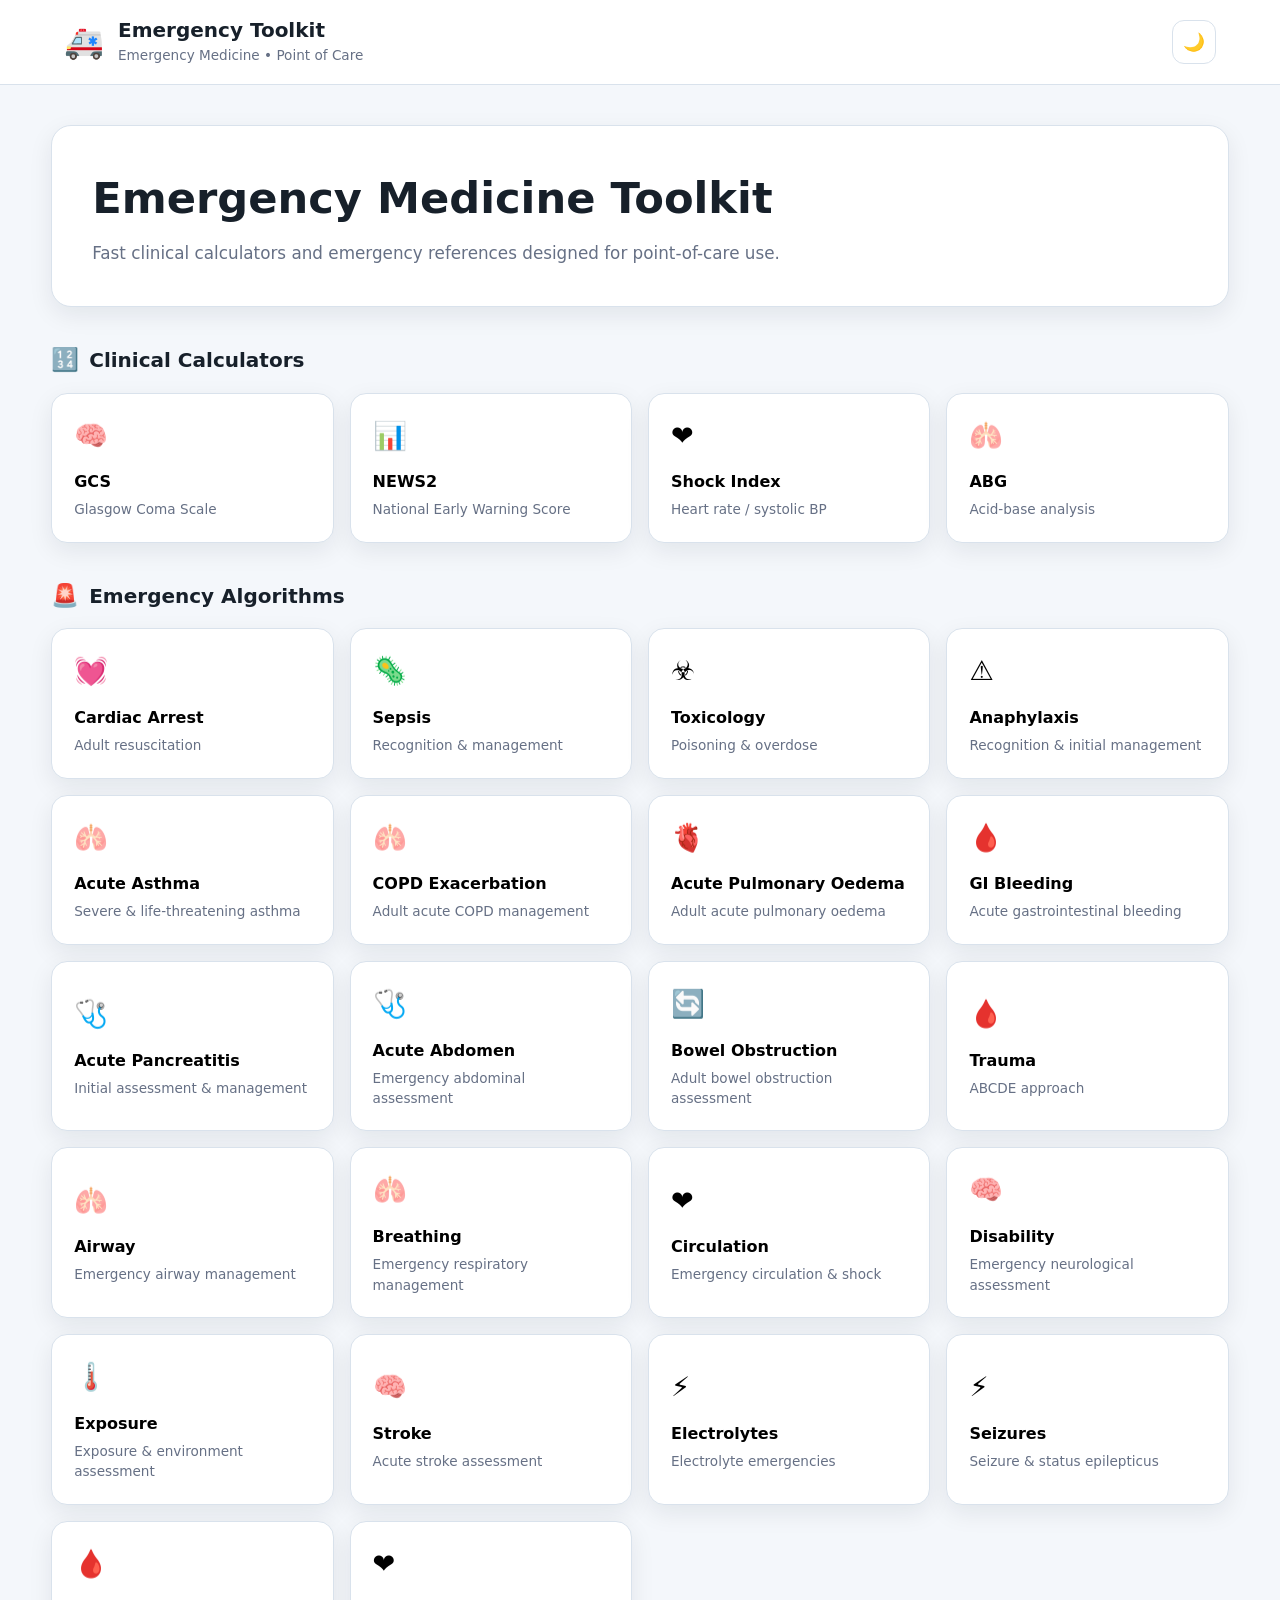
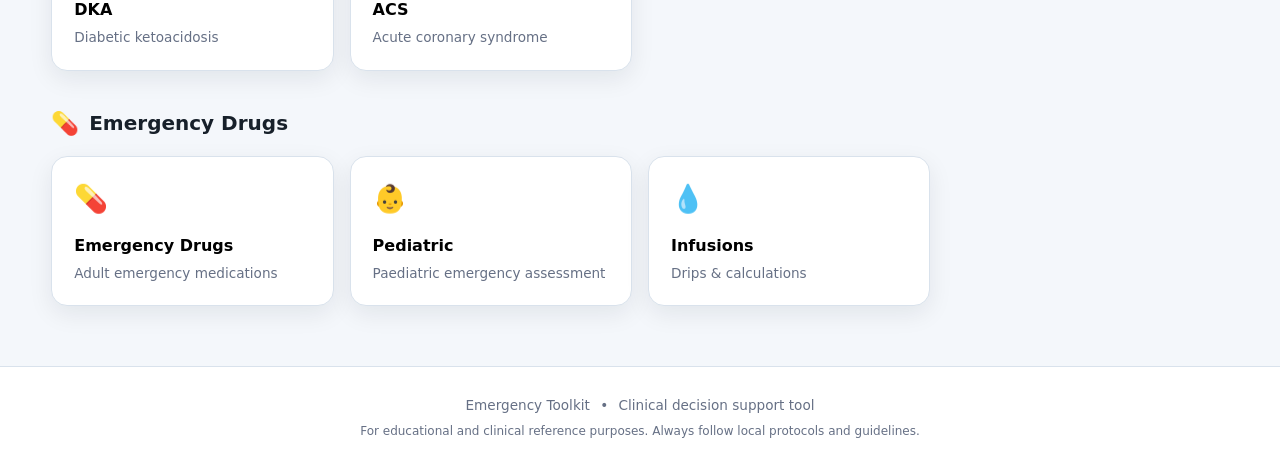
==== index.html @ 0dd9717a "feat(ui): improve mobile usability and accessibility" ====
<!DOCTYPE html>
<html lang="en">
<head>
    <meta charset="UTF-8">
    <meta name="viewport" content="width=device-width, initial-scale=1.0">

    <title>Emergency Toolkit</title>

    <link rel="stylesheet" href="css/style.css">
</head>

<body>

    <header class="topbar">
        <div class="brand">
            <span class="brand-icon">🚑</span>
            <div>
                <h1>Emergency Toolkit</h1>
                <p>Emergency Medicine • Point of Care</p>
            </div>
        </div>

        <button id="themeToggle" class="theme-button" aria-label="Dark theme" aria-pressed="false">
            🌙
        </button>
    </header>


    <main class="container">

        <section class="hero">
            <h2>Emergency Medicine Toolkit</h2>

            <p>
                Fast clinical calculators and emergency references
                designed for point-of-care use.
            </p>
        </section>


        <section class="section">

            <div class="section-title">
                <span>🔢</span>
                <h2>Clinical Calculators</h2>
            </div>

            <div class="card-grid">

                <button class="tool-card">
                    <span class="tool-icon">🧠</span>
                    <strong>GCS</strong>
                    <small>Glasgow Coma Scale</small>
                </button>

                <button class="tool-card">
                    <span class="tool-icon">📊</span>
                    <strong>NEWS2</strong>
                    <small>National Early Warning Score</small>
                </button>

                <button class="tool-card">
                    <span class="tool-icon">❤️</span>
                    <strong>Shock Index</strong>
                    <small>Heart rate / systolic BP</small>
                </button>

                <button class="tool-card">
                    <span class="tool-icon">🫁</span>
                    <strong>ABG</strong>
                    <small>Acid-base analysis</small>
                </button>

            </div>

        </section>


<section class="section">

    <div class="section-title">
        <span>🚨</span>
        <h2>Emergency Algorithms</h2>
    </div>

    <div class="card-grid">

        <button class="tool-card" onclick="openCardiacArrest()">
            <span class="tool-icon">💓</span>
            <strong>Cardiac Arrest</strong>
            <small>Adult resuscitation</small>
        </button>

<button class="tool-card" onclick="openSepsis()">
    <span class="tool-icon">🦠</span>
    <strong>Sepsis</strong>
    <small>Recognition &amp; management</small>
</button>

<button class="tool-card" onclick="openToxicology()">
    <span class="tool-icon">☣️</span>
    <strong>Toxicology</strong>
    <small>Poisoning &amp; overdose</small>
</button>

<button class="tool-card" onclick="openAnaphylaxis()">
    <span class="tool-icon">⚠️</span>
    <strong>Anaphylaxis</strong>
    <small>Recognition &amp; initial management</small>
</button>

<button class="tool-card" onclick="openAsthma()">
    <span class="tool-icon">🫁</span>
    <strong>Acute Asthma</strong>
    <small>Severe &amp; life-threatening asthma</small>
</button>

<button class="tool-card" onclick="openCOPD()">
    <span class="tool-icon">🫁</span>
    <strong>COPD Exacerbation</strong>
    <small>Adult acute COPD management</small>
</button>

<button class="tool-card" onclick="openPulmonaryOedema()">
    <span class="tool-icon">🫀</span>
    <strong>Acute Pulmonary Oedema</strong>
    <small>Adult acute pulmonary oedema</small>
</button>

<button class="tool-card" onclick="openGIBleeding()">
    <span class="tool-icon">🩸</span>
    <strong>GI Bleeding</strong>
    <small>Acute gastrointestinal bleeding</small>
</button>

<button class="tool-card" onclick="openPancreatitis()">
    <span class="tool-icon">🩺</span>
    <strong>Acute Pancreatitis</strong>
    <small>Initial assessment &amp; management</small>
</button>

<button class="tool-card" onclick="openAcuteAbdomen()">
    <span class="tool-icon">🩺</span>
    <strong>Acute Abdomen</strong>
    <small>Emergency abdominal assessment</small>
</button>

<button class="tool-card" onclick="openBowelObstruction()">
    <span class="tool-icon">🔄</span>
    <strong>Bowel Obstruction</strong>
    <small>Adult bowel obstruction assessment</small>
</button>

        <button class="tool-card" onclick="openTrauma()">
    <span class="tool-icon">🩸</span>
    <strong>Trauma</strong>
    <small>ABCDE approach</small>
</button>

        <button class="tool-card" onclick="openAirway()">
    <span class="tool-icon">🫁</span>
    <strong>Airway</strong>
    <small>Emergency airway management</small>
</button>

<button class="tool-card" onclick="openBreathing()">
    <span class="tool-icon">🫁</span>
    <strong>Breathing</strong>
    <small>Emergency respiratory management</small>
</button>

<button class="tool-card" onclick="openCirculation()">
    <span class="tool-icon">❤️</span>
    <strong>Circulation</strong>
    <small>Emergency circulation &amp; shock</small>
</button>

<button class="tool-card" onclick="openDisability()">
    <span class="tool-icon">🧠</span>
    <strong>Disability</strong>
    <small>Emergency neurological assessment</small>
</button>

<button class="tool-card" onclick="openExposure()">
    <span class="tool-icon">🌡️</span>
    <strong>Exposure</strong>
    <small>Exposure &amp; environment assessment</small>
</button>

<button class="tool-card" onclick="openStroke()">
    <span class="tool-icon">🧠</span>
    <strong>Stroke</strong>
    <small>Acute stroke assessment</small>
</button>

<button class="tool-card" onclick="openElectrolytes()">
    <span class="tool-icon">⚡</span>
    <strong>Electrolytes</strong>
    <small>Electrolyte emergencies</small>
</button>

<button class="tool-card" onclick="openSeizures()">
    <span class="tool-icon">⚡</span>
    <strong>Seizures</strong>
    <small>Seizure &amp; status epilepticus</small>
</button>

<button class="tool-card" onclick="openDKA()">
    <span class="tool-icon">🩸</span>
    <strong>DKA</strong>
    <small>Diabetic ketoacidosis</small>
</button>

<button class="tool-card" onclick="openACS()">
    <span class="tool-icon">❤️</span>
    <strong>ACS</strong>
    <small>Acute coronary syndrome</small>
</button>

    </div>

</section>


        <section class="section">

            <div class="section-title">
                <span>💊</span>
                <h2>Emergency Drugs</h2>
            </div>

            <div class="card-grid">

                <button class="tool-card" onclick="openEmergencyDrugs()">
    <span class="tool-icon">💊</span>
    <strong>Emergency Drugs</strong>
    <small>Adult emergency medications</small>
</button>

                <button class="tool-card" onclick="openPaediatric()">
    <span class="tool-icon">👶</span>
    <strong>Pediatric</strong>
    <small>Paediatric emergency assessment</small>
</button>

                <button class="tool-card" onclick="openInfusionsCalculator()">
    <span class="tool-icon">💧</span>
    <strong>Infusions</strong>
    <small>Drips &amp; calculations</small>
</button>

            </div>

        </section>

    </main>


    <footer>
        <p>
            Emergency Toolkit
            <span>•</span>
            Clinical decision support tool
        </p>

        <p class="disclaimer">
            For educational and clinical reference purposes.
            Always follow local protocols and guidelines.
        </p>
    </footer>


<script src="js/calculators/news2.js"></script>
<script src="js/calculators/shock-index.js"></script>
<script src="js/calculators/acid-base.js"></script>
<script src="js/calculators/gcs.js"></script>

<script src="js/algorithms/cardiac-arrest.js"></script>
<script src="js/algorithms/sepsis.js"></script>
<script src="js/algorithms/toxicology.js"></script>
<script src="js/algorithms/anaphylaxis.js"></script>
<script src="js/algorithms/asthma.js"></script>
<script src="js/algorithms/copd.js"></script>
<script src="js/algorithms/pulmonary-oedema.js"></script>
<script src="js/algorithms/gi-bleeding.js"></script>
<script src="js/algorithms/pancreatitis.js"></script>
<script src="js/algorithms/acute-abdomen.js"></script>
<script src="js/algorithms/bowel-obstruction.js"></script>
<script src="js/algorithms/trauma.js"></script>
<script src="js/algorithms/airway.js"></script>
<script src="js/algorithms/breathing.js"></script>
<script src="js/algorithms/circulation.js"></script>
<script src="js/algorithms/disability.js"></script>
<script src="js/algorithms/exposure.js"></script>
<script src="js/algorithms/stroke.js"></script>
<script src="js/algorithms/electrolytes.js"></script>
<script src="js/algorithms/seizures.js"></script>
<script src="js/algorithms/dka.js"></script>
<script src="js/algorithms/acs.js"></script>
<script src="js/algorithms/emergency-drugs.js"></script>
<script src="js/algorithms/paediatric.js"></script>
<script src="js/calculators/infusions.js"></script>

<script src="js/app.js"></script>

</body>
</html>
---- css/style.css ----
:root {
    --bg: #f4f7fb;
    --surface: #ffffff;
    --surface-soft: #eef3f8;
    --text: #17202a;
    --muted: #667085;
    --border: #d9e2ec;
    --accent: #c62828;
    --accent-dark: #8e1b1b;
    --shadow: 0 8px 24px rgba(15, 23, 42, 0.08);
}

* {
    box-sizing: border-box;
    margin: 0;
    padding: 0;
}

body {
    font-family:
        Inter,
        system-ui,
        -apple-system,
        BlinkMacSystemFont,
        "Segoe UI",
        sans-serif;

    background: var(--bg);
    color: var(--text);
    min-height: 100vh;
    line-height: 1.5;
}

button {
    font: inherit;
}

.topbar {
    background: var(--surface);
    border-bottom: 1px solid var(--border);
    padding: 18px 5%;
    display: flex;
    align-items: center;
    justify-content: space-between;
    position: sticky;
    top: 0;
    z-index: 10;
}

.brand {
    display: flex;
    align-items: center;
    gap: 14px;
}

.brand-icon {
    font-size: 2rem;
}

.brand h1 {
    font-size: 1.25rem;
    line-height: 1.2;
}

.brand p {
    color: var(--muted);
    font-size: 0.85rem;
    margin-top: 3px;
}

.theme-button {
    width: 42px;
    height: 42px;
    border: 1px solid var(--border);
    border-radius: 12px;
    background: var(--surface);
    cursor: pointer;
    font-size: 1.1rem;
}

.theme-button:hover {
    background: var(--surface-soft);
}

.container {
    width: min(1200px, 92%);
    margin: 0 auto;
    padding: 40px 0 60px;
}

.hero {
    background: var(--surface);
    border: 1px solid var(--border);
    border-radius: 20px;
    padding: 40px;
    margin-bottom: 32px;
    box-shadow: var(--shadow);
}

.hero h2 {
    font-size: clamp(1.8rem, 4vw, 2.7rem);
    margin-bottom: 10px;
}

.hero p {
    max-width: 700px;
    color: var(--muted);
    font-size: 1.05rem;
}

.section {
    margin-top: 36px;
}

.section-title {
    display: flex;
    align-items: center;
    gap: 10px;
    margin-bottom: 16px;
}

.section-title span {
    font-size: 1.4rem;
}

.section-title h2 {
    font-size: 1.25rem;
}

.card-grid {
    display: grid;
    grid-template-columns: repeat(4, 1fr);
    gap: 16px;
}

.tool-card {
    text-align: left;
    border: 1px solid var(--border);
    border-radius: 16px;
    background: var(--surface);
    padding: 22px;
    min-height: 145px;
    cursor: pointer;
    box-shadow: var(--shadow);
    transition:
        transform 0.2s ease,
        border-color 0.2s ease,
        box-shadow 0.2s ease;
}

.tool-card:hover {
    transform: translateY(-3px);
    border-color: var(--accent);
    box-shadow: 0 12px 28px rgba(15, 23, 42, 0.12);
}

.tool-icon {
    display: block;
    font-size: 1.7rem;
    margin-bottom: 14px;
}

.tool-card strong {
    display: block;
    font-size: 1rem;
    margin-bottom: 5px;
}

.tool-card small {
    display: block;
    color: var(--muted);
    font-size: 0.85rem;
}

footer {
    border-top: 1px solid var(--border);
    background: var(--surface);
    text-align: center;
    padding: 28px 5%;
    color: var(--muted);
    font-size: 0.85rem;
}

footer span {
    margin: 0 6px;
}

.disclaimer {
    margin-top: 6px;
    font-size: 0.75rem;
}

@media (max-width: 900px) {
    .card-grid {
        grid-template-columns: repeat(2, 1fr);
    }
}

@media (max-width: 600px) {
    .topbar {
        padding: 14px 4%;
    }

    .container {
        width: 94%;
        padding-top: 25px;
    }

    .hero {
        padding: 26px;
    }

    .card-grid {
        grid-template-columns: 1fr;
    }

    .tool-card {
        min-height: 120px;
    }
}/* =========================
   GCS Calculator
   ========================= */

.calculator-modal {
    position: fixed;
    inset: 0;
    background: rgba(0, 0, 0, 0.65);
    display: flex;
    align-items: center;
    justify-content: center;
    z-index: 9999;
    padding: 20px;
}

.calculator-panel {
    width: min(650px, 100%);
    max-height: 90vh;
    overflow-y: auto;
    background: white;
    border-radius: 18px;
    padding: 24px;
    box-shadow: 0 20px 60px rgba(0, 0, 0, 0.3);
}

.calculator-header {
    display: flex;
    justify-content: space-between;
    align-items: flex-start;
    margin-bottom: 20px;
}

.calculator-header h2 {
    margin: 0;
    font-size: 24px;
}

.calculator-header p {
    margin: 5px 0 0;
    color: #64748b;
}

.close-calculator {
    border: none;
    background: transparent;
    font-size: 30px;
    cursor: pointer;
    color: #64748b;
}

.gcs-section {
    margin-bottom: 20px;
}

.gcs-section h3 {
    margin-bottom: 10px;
    font-size: 17px;
}

.gcs-section label {
    display: flex;
    align-items: center;
    gap: 10px;
    padding: 10px 12px;
    margin-bottom: 6px;
    border: 1px solid #e2e8f0;
    border-radius: 10px;
    cursor: pointer;
}

.gcs-section label:hover {
    background: #f8fafc;
}

.gcs-section input {
    accent-color: #2563eb;
}

.gcs-result {
    text-align: center;
    padding: 20px;
    margin: 20px 0;
    background: #f1f5f9;
    border-radius: 14px;
}

.gcs-score {
    font-size: 36px;
    font-weight: 700;
}

.gcs-interpretation {
    margin-top: 8px;
    color: #475569;
}

.calculator-actions {
    display: flex;
    gap: 10px;
}

.calculator-actions button {
    flex: 1;
    padding: 12px;
    border-radius: 10px;
    border: none;
    cursor: pointer;
    font-size: 15px;
}

.calculate-button {
    background: #2563eb;
    color: white;
}

.reset-button {
    background: #e2e8f0;
    color: #1e293b;
}

.calculate-button:hover {
    background: #1d4ed8;
}
/* ================================
   NEWS2 Calculator
   ================================ */

.news2-overlay {
    position: fixed;
    inset: 0;

    z-index: 9999;

    background: rgba(0, 0, 0, 0.65);

    display: flex;
    align-items: center;
    justify-content: center;

    padding: 20px;
}

.news2-modal {
    width: min(650px, 100%);
    max-height: 90vh;

    overflow-y: auto;

    background: #ffffff;
    color: #17202a;

    border-radius: 18px;

    box-shadow:
        0 20px 60px rgba(0, 0, 0, 0.35);
}

.news2-header {
    display: flex;
    align-items: flex-start;
    justify-content: space-between;

    padding: 22px 24px;

    border-bottom: 1px solid #e2e8f0;
}

.news2-header h2 {
    margin: 0;

    font-size: 1.4rem;
}

.news2-header p {
    margin: 4px 0 0;

    color: #64748b;
}

.news2-close {
    width: 38px;
    height: 38px;

    border: none;
    border-radius: 50%;

    background: #eef2f7;

    color: #222;

    font-size: 24px;

    cursor: pointer;
}

.news2-body {
    padding: 24px;
}

.news2-field {
    margin-bottom: 18px;
}

.news2-field label {
    display: flex;
    justify-content: space-between;
    align-items: center;

    margin-bottom: 7px;

    font-weight: 600;
}

.news2-field label span {
    color: #64748b;

    font-weight: 400;

    font-size: 0.85rem;
}

.news2-field input,
.news2-field select {
    width: 100%;

    padding: 11px 12px;

    border: 1px solid #cbd5e1;

    border-radius: 9px;

    background: #ffffff;

    color: #17202a;

    font-size: 1rem;
}

.news2-field small {
    display: block;

    margin-top: 5px;

    color: #64748b;

    font-size: 0.78rem;
}

.news2-result {
    margin-top: 24px;

    padding: 22px;

    text-align: center;

    background: #f1f5f9;

    border-radius: 14px;
}

.news2-total-label {
    color: #64748b;

    font-size: 0.95rem;
}

.news2-total {
    margin: 5px 0;

    font-size: 3rem;

    font-weight: 700;
}

.news2-risk {
    font-weight: 600;
}

.news2-actions {
    display: flex;

    gap: 10px;

    margin-top: 20px;
}

.news2-actions button {
    flex: 1;

    padding: 12px;

    border: none;

    border-radius: 9px;

    cursor: pointer;

    font-weight: 600;
}

.news2-reset {
    background: #e2e8f0;

    color: #1e293b;
}

.news2-calculate {
    background: #2563eb;

    color: #ffffff;
}

.news2-calculate:hover {
    background: #1d4ed8;
}

@media (max-width: 600px) {

    .news2-overlay {
        padding: 10px;
    }

    .news2-body {
        padding: 18px;
    }

    .news2-header {
        padding: 18px;
    }
}
/* ================================
   Shock Index Calculator
   ================================ */

.shock-overlay {
    position: fixed;
    inset: 0;
    z-index: 9999;

    background: rgba(0, 0, 0, 0.65);

    display: flex;
    align-items: center;
    justify-content: center;

    padding: 20px;
}

.shock-modal {
    width: min(560px, 100%);
    max-height: 90vh;
    overflow-y: auto;

    background: #ffffff;
    color: #17202a;

    border-radius: 18px;

    box-shadow:
        0 20px 60px rgba(0, 0, 0, 0.35);
}

.shock-header {
    display: flex;
    justify-content: space-between;
    align-items: flex-start;

    padding: 22px 24px;

    border-bottom: 1px solid #e2e8f0;
}

.shock-header h2 {
    margin: 0;
}

.shock-header p {
    margin: 5px 0 0;
    color: #64748b;
}

.shock-close {
    width: 38px;
    height: 38px;

    border: none;
    border-radius: 50%;

    background: #eef2f7;

    font-size: 24px;
    cursor: pointer;
}

.shock-body {
    padding: 24px;
}

.shock-field {
    margin-bottom: 18px;
}

.shock-field label {
    display: flex;
    justify-content: space-between;

    margin-bottom: 7px;

    font-weight: 600;
}

.shock-field label span {
    color: #64748b;
    font-weight: 400;
}

.shock-field input {
    width: 100%;

    padding: 12px;

    border: 1px solid #cbd5e1;
    border-radius: 9px;

    font-size: 1rem;
}

.shock-result {
    margin-top: 24px;
    padding: 24px;

    text-align: center;

    background: #f1f5f9;

    border-radius: 14px;
}

.shock-total-label {
    color: #64748b;
}

.shock-total {
    margin: 5px 0;

    font-size: 3rem;
    font-weight: 700;
}

.shock-interpretation {
    font-weight: 600;
}

.shock-actions {
    display: flex;
    gap: 10px;

    margin-top: 20px;
}

.shock-actions button {
    flex: 1;

    padding: 12px;

    border: none;
    border-radius: 9px;

    cursor: pointer;

    font-weight: 600;
}

.shock-reset {
    background: #e2e8f0;
}

.shock-calculate {
    background: #2563eb;
    color: white;
}

.shock-note {
    margin-top: 18px;

    padding: 14px;

    background: #f8fafc;

    border-radius: 10px;

    color: #64748b;

    font-size: 0.85rem;
}

.shock-note p {
    margin: 5px 0 0;
}
/* ================================
   ABG Calculator
   ================================ */

.abg-overlay {
    position: fixed;
    inset: 0;
    z-index: 9999;

    background: rgba(0, 0, 0, 0.65);

    display: flex;
    align-items: center;
    justify-content: center;

    padding: 20px;
}

.abg-modal {
    width: min(700px, 100%);
    max-height: 90vh;
    overflow-y: auto;

    background: #ffffff;
    color: #17202a;

    border-radius: 18px;

    box-shadow:
        0 20px 60px rgba(0, 0, 0, 0.35);
}

.abg-header {
    display: flex;
    justify-content: space-between;
    align-items: flex-start;

    padding: 22px 24px;

    border-bottom: 1px solid #e2e8f0;
}

.abg-header h2 {
    margin: 0;
}

.abg-header p {
    margin: 5px 0 0;

    color: #64748b;
}

.abg-close {
    width: 38px;
    height: 38px;

    border: none;
    border-radius: 50%;

    background: #eef2f7;

    font-size: 24px;

    cursor: pointer;
}

.abg-body {
    padding: 24px;
}

.abg-grid {
    display: grid;

    grid-template-columns:
        repeat(2, minmax(0, 1fr));

    gap: 16px;
}

.abg-field {
    margin-bottom: 4px;
}

.abg-field label {
    display: flex;
    justify-content: space-between;

    margin-bottom: 7px;

    font-weight: 600;
}

.abg-field label span {
    color: #64748b;

    font-weight: 400;
}

.abg-field input {
    width: 100%;

    padding: 11px 12px;

    border: 1px solid #cbd5e1;

    border-radius: 9px;

    font-size: 1rem;
}

.abg-result {
    margin-top: 24px;

    border-radius: 14px;

    background: #f1f5f9;

    padding: 20px;
}

.abg-result-row {
    display: flex;
    justify-content: space-between;

    gap: 20px;

    padding: 10px 0;

    border-bottom: 1px solid #dbe3eb;
}

.abg-result-row:last-child {
    border-bottom: none;
}

.abg-result-row > strong {
    min-width: 0;
    overflow-wrap: anywhere;
}

.abg-note {
    margin-top: 18px;

    padding: 14px;

    background: #f8fafc;

    border-radius: 10px;

    color: #64748b;

    font-size: 0.85rem;
}

.abg-note p {
    margin: 5px 0 0;
}

.abg-actions {
    display: flex;

    gap: 10px;

    margin-top: 20px;
}

.abg-actions button {
    flex: 1;

    padding: 12px;

    border: none;

    border-radius: 9px;

    cursor: pointer;

    font-weight: 600;
}

.abg-reset {
    background: #e2e8f0;
}

.abg-calculate {
    background: #2563eb;
    color: #ffffff;
}

@media (max-width: 600px) {

    .abg-grid {
        grid-template-columns: 1fr;
    }

    .abg-body {
        padding: 18px;
    }

    .abg-header {
        padding: 18px;
    }
}
/* =================================
   Cardiac Arrest
   ================================= */

.arrest-overlay {
    position: fixed;
    inset: 0;
    z-index: 9999;

    background: rgba(0, 0, 0, 0.72);

    display: flex;
    align-items: center;
    justify-content: center;

    padding: 16px;
}

.arrest-modal {
    width: min(820px, 100%);
    max-height: 92vh;

    overflow-y: auto;

    background: #ffffff;
    color: #17202a;

    border-radius: 18px;

    box-shadow:
        0 24px 70px rgba(0, 0, 0, 0.4);
}

.arrest-header {
    display: flex;
    justify-content: space-between;
    align-items: flex-start;

    padding: 22px 24px;

    border-bottom: 1px solid #e2e8f0;
}

.arrest-header h2 {
    margin: 0;
}

.arrest-header p {
    margin: 5px 0 0;

    color: #64748b;
}

.arrest-close {
    width: 38px;
    height: 38px;

    border: none;
    border-radius: 50%;

    background: #eef2f7;

    font-size: 24px;

    cursor: pointer;
}

.arrest-body {
    padding: 24px;
}

.arrest-alert {
    padding: 16px;

    margin-bottom: 20px;

    background: #fff4e5;

    border-left: 5px solid #f59e0b;

    border-radius: 10px;
}

.arrest-alert p {
    margin: 6px 0 0;
}

.arrest-section {
    margin-top: 24px;
}

.arrest-section h3 {
    margin-bottom: 10px;
}

.arrest-section ul,
.arrest-section ol {
    padding-left: 22px;
}

.arrest-section li {
    margin: 6px 0;
}

.arrest-card {
    padding: 16px;

    border-radius: 12px;
}

.shockable {
    background: #fff1f2;
    border-left: 5px solid #dc2626;
}

.nonshockable {
    background: #f8fafc;
    border-left: 5px solid #475569;
}

.rosc {
    background: #ecfdf5;
    border-left: 5px solid #16a34a;
}

.reversible-grid {
    display: grid;
    grid-template-columns: repeat(2, minmax(0, 1fr));

    gap: 16px;
}

.reversible-grid > div {
    padding: 16px;

    background: #f8fafc;

    border-radius: 12px;
}

.arrest-note {
    margin-top: 24px;

    padding: 16px;

    background: #f8fafc;

    color: #64748b;

    border-radius: 10px;

    font-size: 0.85rem;
}

@media (max-width: 600px) {

    .reversible-grid {
        grid-template-columns: 1fr;
    }

    .arrest-body {
        padding: 18px;
    }

    .arrest-header {
        padding: 18px;
    }
}
/* =================================
   Sepsis Quick Reference
   ================================= */

.sepsis-overlay {
    position: fixed;
    inset: 0;
    z-index: 9999;

    background: rgba(0, 0, 0, 0.72);

    display: flex;
    align-items: center;
    justify-content: center;

    padding: 16px;
}

.sepsis-modal {
    width: min(820px, 100%);
    max-height: 92vh;

    overflow-y: auto;

    background: #ffffff;
    color: #17202a;

    border-radius: 18px;

    box-shadow:
        0 24px 70px rgba(0, 0, 0, 0.4);
}

.sepsis-header {
    display: flex;
    justify-content: space-between;
    align-items: flex-start;

    padding: 22px 24px;

    border-bottom: 1px solid #e2e8f0;
}

.sepsis-header h2 {
    margin: 0;
}

.sepsis-header p {
    margin: 5px 0 0;
    color: #64748b;
}

.sepsis-close {
    width: 38px;
    height: 38px;

    border: none;
    border-radius: 50%;

    background: #eef2f7;

    font-size: 24px;

    cursor: pointer;
}

.sepsis-body {
    padding: 24px;
}

.sepsis-alert {
    padding: 16px;

    margin-bottom: 20px;

    background: #fff4e5;

    border-left: 5px solid #f59e0b;

    border-radius: 10px;
}

.sepsis-alert p {
    margin: 6px 0 0;
}

.sepsis-section {
    margin-top: 24px;
}

.sepsis-section h3 {
    margin-bottom: 10px;
}

.sepsis-section ul,
.sepsis-section ol {
    padding-left: 22px;
}

.sepsis-section li {
    margin: 6px 0;
}

.sepsis-card {
    padding: 16px;

    background: #f8fafc;

    border-radius: 12px;
}

.sepsis-card.urgent {
    background: #fff1f2;
    border-left: 5px solid #dc2626;
}

.sepsis-card.fluid {
    background: #eff6ff;
    border-left: 5px solid #2563eb;
}

.sepsis-card.vasopressor {
    background: #ecfdf5;
    border-left: 5px solid #16a34a;
}

.sepsis-card p {
    margin-top: 12px;
}

.sepsis-note {
    margin-top: 24px;

    padding: 16px;

    background: #f8fafc;

    color: #64748b;

    border-radius: 10px;

    font-size: 0.85rem;
}

.sepsis-note p {
    margin: 5px 0 0;
}

@media (max-width: 600px) {

    .sepsis-body {
        padding: 18px;
    }

    .sepsis-header {
        padding: 18px;
    }
}
/* =================================
   Major Trauma
   ================================= */

.trauma-overlay {
    position: fixed;
    inset: 0;
    z-index: 9999;

    background: rgba(0, 0, 0, 0.72);

    display: flex;
    align-items: center;
    justify-content: center;

    padding: 16px;
}

.trauma-modal {
    width: min(820px, 100%);
    max-height: 92vh;

    overflow-y: auto;

    background: #ffffff;
    color: #17202a;

    border-radius: 18px;

    box-shadow:
        0 24px 70px rgba(0, 0, 0, 0.4);
}

.trauma-header {
    display: flex;
    justify-content: space-between;
    align-items: flex-start;

    padding: 22px 24px;

    border-bottom: 1px solid #e2e8f0;
}

.trauma-header h2 {
    margin: 0;
}

.trauma-header p {
    margin: 5px 0 0;
    color: #64748b;
}

.trauma-close {
    width: 38px;
    height: 38px;

    border: none;
    border-radius: 50%;

    background: #eef2f7;

    font-size: 24px;

    cursor: pointer;
}

.trauma-body {
    padding: 24px;
}

.trauma-alert {
    padding: 16px;

    margin-bottom: 20px;

    background: #fff4e5;

    border-left: 5px solid #f59e0b;

    border-radius: 10px;
}

.trauma-alert p {
    margin: 6px 0 0;
}

.trauma-section {
    margin-top: 24px;
}

.trauma-section h3 {
    margin-bottom: 10px;
}

.trauma-section ul {
    padding-left: 22px;
}

.trauma-section li {
    margin: 6px 0;
}

.trauma-card {
    padding: 16px;

    background: #f8fafc;

    border-radius: 12px;
}

.trauma-card.critical {
    background: #fff1f2;
    border-left: 5px solid #dc2626;
}

.trauma-card.emergency {
    background: #fff7ed;
    border-left: 5px solid #ea580c;
}

.trauma-card.reassess {
    background: #eff6ff;
    border-left: 5px solid #2563eb;
}

.trauma-grid {
    display: grid;

    grid-template-columns:
        repeat(2, minmax(0, 1fr));

    gap: 16px;
}

.trauma-note {
    margin-top: 24px;

    padding: 16px;

    background: #f8fafc;

    color: #64748b;

    border-radius: 10px;

    font-size: 0.85rem;
}

.trauma-note p {
    margin: 5px 0 0;
}

@media (max-width: 600px) {

    .trauma-grid {
        grid-template-columns: 1fr;
    }

    .trauma-body {
        padding: 18px;
    }

    .trauma-header {
        padding: 18px;
    }
}
/* =================================
   Emergency Airway
   ================================= */

.airway-overlay {
    position: fixed;
    inset: 0;
    z-index: 9999;

    background: rgba(0, 0, 0, 0.72);

    display: flex;
    align-items: center;
    justify-content: center;

    padding: 16px;
}

.airway-modal {
    width: min(820px, 100%);
    max-height: 92vh;

    overflow-y: auto;

    background: #ffffff;
    color: #17202a;

    border-radius: 18px;

    box-shadow:
        0 24px 70px rgba(0, 0, 0, 0.4);
}

.airway-header {
    display: flex;
    justify-content: space-between;
    align-items: flex-start;

    padding: 22px 24px;

    border-bottom: 1px solid #e2e8f0;
}

.airway-header h2 {
    margin: 0;
}

.airway-header p {
    margin: 5px 0 0;
    color: #64748b;
}

.airway-close {
    width: 38px;
    height: 38px;

    border: none;
    border-radius: 50%;

    background: #eef2f7;

    font-size: 24px;

    cursor: pointer;
}

.airway-body {
    padding: 24px;
}

.airway-alert {
    padding: 16px;
    margin-bottom: 20px;

    background: #fff4e5;
    border-left: 5px solid #f59e0b;

    border-radius: 10px;
}

.airway-alert p {
    margin: 6px 0 0;
}

.airway-section {
    margin-top: 24px;
}

.airway-section h3 {
    margin-bottom: 10px;
}

.airway-section ul,
.airway-section ol {
    padding-left: 22px;
}

.airway-section li {
    margin: 6px 0;
}

.airway-card {
    padding: 16px;

    background: #f8fafc;
    border-radius: 12px;
}

.airway-card.critical {
    background: #fff1f2;
    border-left: 5px solid #dc2626;
}

.airway-card.emergency {
    background: #fff7ed;
    border-left: 5px solid #ea580c;
}

.airway-card.warning {
    background: #fff4e5;
    border-left: 5px solid #f59e0b;
}

.airway-grid {
    display: grid;

    grid-template-columns:
        repeat(2, minmax(0, 1fr));

    gap: 16px;
}

.airway-note {
    margin-top: 24px;

    padding: 16px;

    background: #f8fafc;

    color: #64748b;

    border-radius: 10px;

    font-size: 0.85rem;
}

.airway-note p {
    margin: 5px 0 0;
}

@media (max-width: 600px) {

    .airway-grid {
        grid-template-columns: 1fr;
    }

    .airway-body {
        padding: 18px;
    }

    .airway-header {
        padding: 18px;
    }
}
/* =================================
   Emergency Breathing
   ================================= */

.breathing-overlay {
    position: fixed;
    inset: 0;
    z-index: 9999;

    background: rgba(0, 0, 0, 0.72);

    display: flex;
    align-items: center;
    justify-content: center;

    padding: 16px;
}

.breathing-modal {
    width: min(820px, 100%);
    max-height: 92vh;

    overflow-y: auto;

    background: #ffffff;
    color: #17202a;

    border-radius: 18px;

    box-shadow:
        0 24px 70px rgba(0, 0, 0, 0.4);
}

.breathing-header {
    display: flex;
    justify-content: space-between;
    align-items: flex-start;

    padding: 22px 24px;

    border-bottom: 1px solid #e2e8f0;
}

.breathing-header h2 {
    margin: 0;
}

.breathing-header p {
    margin: 5px 0 0;
    color: #64748b;
}

.breathing-close {
    width: 38px;
    height: 38px;

    border: none;
    border-radius: 50%;

    background: #eef2f7;

    font-size: 24px;
    cursor: pointer;
}

.breathing-body {
    padding: 24px;
}

.breathing-alert {
    padding: 16px;
    margin-bottom: 20px;

    background: #fff4e5;
    border-left: 5px solid #f59e0b;

    border-radius: 10px;
}

.breathing-alert p {
    margin: 6px 0 0;
}

.breathing-section {
    margin-top: 24px;
}

.breathing-section h3 {
    margin-bottom: 10px;
}

.breathing-section ul,
.breathing-section ol {
    padding-left: 22px;
}

.breathing-section li {
    margin: 6px 0;
}

.breathing-card {
    padding: 16px;

    background: #f8fafc;
    border-radius: 12px;
}

.breathing-card.critical {
    background: #fff1f2;
    border-left: 5px solid #dc2626;
}

.breathing-card.emergency {
    background: #fff7ed;
    border-left: 5px solid #ea580c;
}

.breathing-card.oxygen {
    background: #eff6ff;
    border-left: 5px solid #2563eb;
}

.breathing-card.warning {
    background: #fff4e5;
    border-left: 5px solid #f59e0b;
}

.breathing-card.reassess {
    background: #ecfdf5;
    border-left: 5px solid #16a34a;
}

.breathing-grid {
    display: grid;

    grid-template-columns:
        repeat(2, minmax(0, 1fr));

    gap: 16px;
}

.breathing-note {
    margin-top: 24px;

    padding: 16px;

    background: #f8fafc;
    color: #64748b;

    border-radius: 10px;

    font-size: 0.85rem;
}

.breathing-note p {
    margin: 5px 0 0;
}

@media (max-width: 600px) {

    .breathing-grid {
        grid-template-columns: 1fr;
    }

    .breathing-body {
        padding: 18px;
    }

    .breathing-header {
        padding: 18px;
    }
}
/* =================================
   Emergency Circulation
   ================================= */

.circulation-overlay {
    position: fixed;
    inset: 0;
    z-index: 9999;

    background: rgba(0, 0, 0, 0.72);

    display: flex;
    align-items: center;
    justify-content: center;

    padding: 16px;
}

.circulation-modal {
    width: min(820px, 100%);
    max-height: 92vh;

    overflow-y: auto;

    background: #ffffff;
    color: #17202a;

    border-radius: 18px;

    box-shadow:
        0 24px 70px rgba(0, 0, 0, 0.4);
}

.circulation-header {
    display: flex;
    justify-content: space-between;
    align-items: flex-start;

    padding: 22px 24px;

    border-bottom: 1px solid #e2e8f0;
}

.circulation-header h2 {
    margin: 0;
}

.circulation-header p {
    margin: 5px 0 0;
    color: #64748b;
}

.circulation-close {
    width: 38px;
    height: 38px;

    border: none;
    border-radius: 50%;

    background: #eef2f7;

    font-size: 24px;
    cursor: pointer;
}

.circulation-body {
    padding: 24px;
}

.circulation-alert {
    padding: 16px;
    margin-bottom: 20px;

    background: #fff4e5;
    border-left: 5px solid #f59e0b;

    border-radius: 10px;
}

.circulation-alert p {
    margin: 6px 0 0;
}

.circulation-section {
    margin-top: 24px;
}

.circulation-section h3 {
    margin-bottom: 10px;
}

.circulation-section ul,
.circulation-section ol {
    padding-left: 22px;
}

.circulation-section li {
    margin: 6px 0;
}

.circulation-card {
    padding: 16px;

    background: #f8fafc;
    border-radius: 12px;
}

.circulation-card.critical {
    background: #fff1f2;
    border-left: 5px solid #dc2626;
}

.circulation-card.emergency {
    background: #fff7ed;
    border-left: 5px solid #ea580c;
}

.circulation-card.fluid {
    background: #eff6ff;
    border-left: 5px solid #2563eb;
}

.circulation-card.blood {
    background: #fef2f2;
    border-left: 5px solid #b91c1c;
}

.circulation-card.warning {
    background: #fff4e5;
    border-left: 5px solid #f59e0b;
}

.circulation-card.reassess {
    background: #ecfdf5;
    border-left: 5px solid #16a34a;
}

.circulation-grid {
    display: grid;

    grid-template-columns:
        repeat(2, minmax(0, 1fr));

    gap: 16px;
}

.circulation-note {
    margin-top: 24px;

    padding: 16px;

    background: #f8fafc;
    color: #64748b;

    border-radius: 10px;

    font-size: 0.85rem;
}

.circulation-note p {
    margin: 5px 0 0;
}

@media (max-width: 600px) {

    .circulation-grid {
        grid-template-columns: 1fr;
    }

    .circulation-body {
        padding: 18px;
    }

    .circulation-header {
        padding: 18px;
    }
}
/* =================================
   Emergency Disability
   ================================= */

.disability-overlay {
    position: fixed;
    inset: 0;
    z-index: 9999;

    background: rgba(0, 0, 0, 0.72);

    display: flex;
    align-items: center;
    justify-content: center;

    padding: 16px;
}

.disability-modal {
    width: min(820px, 100%);
    max-height: 92vh;

    overflow-y: auto;

    background: #ffffff;
    color: #17202a;

    border-radius: 18px;

    box-shadow:
        0 24px 70px rgba(0, 0, 0, 0.4);
}

.disability-header {
    display: flex;
    justify-content: space-between;
    align-items: flex-start;

    padding: 22px 24px;

    border-bottom: 1px solid #e2e8f0;
}

.disability-header h2 {
    margin: 0;
}

.disability-header p {
    margin: 5px 0 0;
    color: #64748b;
}

.disability-close {
    width: 38px;
    height: 38px;

    border: none;
    border-radius: 50%;

    background: #eef2f7;

    font-size: 24px;
    cursor: pointer;
}

.disability-body {
    padding: 24px;
}

.disability-alert {
    padding: 16px;
    margin-bottom: 20px;

    background: #fff4e5;
    border-left: 5px solid #f59e0b;

    border-radius: 10px;
}

.disability-alert p {
    margin: 6px 0 0;
}

.disability-section {
    margin-top: 24px;
}

.disability-section h3 {
    margin-bottom: 10px;
}

.disability-section ul,
.disability-section ol {
    padding-left: 22px;
}

.disability-section li {
    margin: 6px 0;
}

.disability-card {
    padding: 16px;

    background: #f8fafc;
    border-radius: 12px;
}

.disability-card.critical {
    background: #fff1f2;
    border-left: 5px solid #dc2626;
}

.disability-card.emergency {
    background: #fff7ed;
    border-left: 5px solid #ea580c;
}

.disability-card.warning {
    background: #fff4e5;
    border-left: 5px solid #f59e0b;
}

.disability-card.reassess {
    background: #ecfdf5;
    border-left: 5px solid #16a34a;
}

.disability-grid {
    display: grid;
    grid-template-columns: repeat(2, minmax(0, 1fr));
    gap: 16px;
}

.disability-note {
    margin-top: 24px;

    padding: 16px;

    background: #f8fafc;
    color: #64748b;

    border-radius: 10px;

    font-size: 0.85rem;
}

.disability-note p {
    margin: 5px 0 0;
}

@media (max-width: 600px) {

    .disability-grid {
        grid-template-columns: 1fr;
    }

    .disability-body {
        padding: 18px;
    }

    .disability-header {
        padding: 18px;
    }
}
/* =================================
   Emergency Exposure
   ================================= */

.exposure-overlay {
    position: fixed;
    inset: 0;
    z-index: 9999;

    background: rgba(0, 0, 0, 0.72);

    display: flex;
    align-items: center;
    justify-content: center;

    padding: 16px;
}

.exposure-modal {
    width: min(820px, 100%);
    max-height: 92vh;

    overflow-y: auto;

    background: #ffffff;
    color: #17202a;

    border-radius: 18px;

    box-shadow:
        0 24px 70px rgba(0, 0, 0, 0.4);
}

.exposure-header {
    display: flex;
    justify-content: space-between;
    align-items: flex-start;

    padding: 22px 24px;

    border-bottom: 1px solid #e2e8f0;
}

.exposure-header h2 {
    margin: 0;
}

.exposure-header p {
    margin: 5px 0 0;
    color: #64748b;
}

.exposure-close {
    width: 38px;
    height: 38px;

    border: none;
    border-radius: 50%;

    background: #eef2f7;

    font-size: 24px;
    cursor: pointer;
}

.exposure-body {
    padding: 24px;
}

.exposure-alert {
    padding: 16px;
    margin-bottom: 20px;

    background: #fff4e5;
    border-left: 5px solid #f59e0b;

    border-radius: 10px;
}

.exposure-alert p {
    margin: 6px 0 0;
}

.exposure-section {
    margin-top: 24px;
}

.exposure-section h3 {
    margin-bottom: 10px;
}

.exposure-section ul,
.exposure-section ol {
    padding-left: 22px;
}

.exposure-section li {
    margin: 6px 0;
}

.exposure-card {
    padding: 16px;

    background: #f8fafc;
    border-radius: 12px;
}

.exposure-card.critical {
    background: #fff1f2;
    border-left: 5px solid #dc2626;
}

.exposure-card.warning {
    background: #fff4e5;
    border-left: 5px solid #f59e0b;
}

.exposure-card.reassess {
    background: #ecfdf5;
    border-left: 5px solid #16a34a;
}

.exposure-grid {
    display: grid;
    grid-template-columns: repeat(2, minmax(0, 1fr));
    gap: 16px;
}

.exposure-note {
    margin-top: 24px;

    padding: 16px;

    background: #f8fafc;
    color: #64748b;

    border-radius: 10px;

    font-size: 0.85rem;
}

.exposure-note p {
    margin: 5px 0 0;
}

@media (max-width: 600px) {

    .exposure-grid {
        grid-template-columns: 1fr;
    }

    .exposure-body {
        padding: 18px;
    }

    .exposure-header {
        padding: 18px;
    }
}
/* =================================
   Emergency Drugs
   ================================= */

.drugs-overlay {
    position: fixed;
    inset: 0;
    z-index: 9999;

    background: rgba(0, 0, 0, 0.72);

    display: flex;
    align-items: center;
    justify-content: center;

    padding: 16px;
}

.drugs-modal {
    width: min(860px, 100%);
    max-height: 92vh;

    overflow-y: auto;

    background: #ffffff;
    color: #17202a;

    border-radius: 18px;

    box-shadow:
        0 24px 70px rgba(0, 0, 0, 0.4);
}

.drugs-header {
    display: flex;
    justify-content: space-between;
    align-items: flex-start;

    padding: 22px 24px;

    border-bottom: 1px solid #e2e8f0;
}

.drugs-header h2 {
    margin: 0;
}

.drugs-header p {
    margin: 5px 0 0;
    color: #64748b;
}

.drugs-close {
    width: 38px;
    height: 38px;

    border: none;
    border-radius: 50%;

    background: #eef2f7;

    font-size: 24px;
    cursor: pointer;
}

.drugs-body {
    padding: 24px;
}

.drugs-alert {
    padding: 16px;
    margin-bottom: 20px;

    background: #fff4e5;
    border-left: 5px solid #f59e0b;

    border-radius: 10px;
}

.drugs-alert p {
    margin: 6px 0 0;
}

.drugs-section {
    margin-top: 24px;
}

.drugs-section h3 {
    margin-bottom: 12px;
}

.drug-card {
    padding: 18px;
    margin-bottom: 14px;

    background: #f8fafc;

    border-radius: 12px;
}

.drug-card.emergency {
    background: #fff1f2;
    border-left: 5px solid #dc2626;
}

.drug-card.critical {
    background: #fef2f2;
    border-left: 5px solid #b91c1c;
}

.drug-card.warning {
    background: #fff4e5;
    border-left: 5px solid #f59e0b;
}

.drug-title {
    display: flex;
    justify-content: space-between;
    align-items: flex-start;
    gap: 16px;

    margin-bottom: 8px;
}

.drug-title strong {
    font-size: 1.05rem;
}

.drug-title span {
    color: #64748b;
    font-size: 0.9rem;
    text-align: right;
}

.drug-card p {
    margin: 8px 0;
    line-height: 1.5;
}

.drug-card small {
    display: block;

    margin-top: 10px;

    color: #64748b;
    font-size: 0.82rem;
}

.drugs-note {
    margin-top: 24px;

    padding: 16px;

    background: #f8fafc;
    color: #64748b;

    border-radius: 10px;

    font-size: 0.85rem;
}

.drugs-note p {
    margin: 5px 0 0;
}

@media (max-width: 600px) {

    .drugs-body {
        padding: 18px;
    }

    .drugs-header {
        padding: 18px;
    }

    .drug-title {
        flex-direction: column;
        gap: 4px;
    }

    .drug-title span {
        text-align: left;
    }
}
/* =================================
   Paediatric Emergency
   ================================= */

.paediatric-overlay {
    position: fixed;
    inset: 0;
    z-index: 9999;

    background: rgba(0, 0, 0, 0.72);

    display: flex;
    align-items: center;
    justify-content: center;

    padding: 16px;
}

.paediatric-modal {
    width: min(860px, 100%);
    max-height: 92vh;

    overflow-y: auto;

    background: #ffffff;
    color: #17202a;

    border-radius: 18px;

    box-shadow:
        0 24px 70px rgba(0, 0, 0, 0.4);
}

.paediatric-header {
    display: flex;
    justify-content: space-between;
    align-items: flex-start;

    padding: 22px 24px;

    border-bottom: 1px solid #e2e8f0;
}

.paediatric-header h2 {
    margin: 0;
}

.paediatric-header p {
    margin: 5px 0 0;
    color: #64748b;
}

.paediatric-close {
    width: 38px;
    height: 38px;

    border: none;
    border-radius: 50%;

    background: #eef2f7;

    font-size: 24px;
    cursor: pointer;
}

.paediatric-body {
    padding: 24px;
}

.paediatric-alert {
    padding: 16px;
    margin-bottom: 20px;

    background: #fff4e5;
    border-left: 5px solid #f59e0b;

    border-radius: 10px;
}

.paediatric-alert p {
    margin: 6px 0 0;
}

.paediatric-section {
    margin-top: 24px;
}

.paediatric-section h3 {
    margin-bottom: 12px;
}

.paediatric-section ul,
.paediatric-section ol {
    padding-left: 22px;
}

.paediatric-section li {
    margin: 6px 0;
}

.paediatric-card {
    padding: 16px;

    background: #f8fafc;
    border-radius: 12px;
}

.paediatric-card.critical {
    background: #fff1f2;
    border-left: 5px solid #dc2626;
}

.paediatric-card.emergency {
    background: #fff7ed;
    border-left: 5px solid #ea580c;
}

.paediatric-card.warning {
    background: #fff4e5;
    border-left: 5px solid #f59e0b;
}

.paediatric-card.reassess {
    background: #ecfdf5;
    border-left: 5px solid #16a34a;
}

.paediatric-grid {
    display: grid;
    grid-template-columns: repeat(2, minmax(0, 1fr));
    gap: 16px;
}

.paediatric-note {
    margin-top: 24px;

    padding: 16px;

    background: #f8fafc;
    color: #64748b;

    border-radius: 10px;

    font-size: 0.85rem;
}

.paediatric-note p {
    margin: 5px 0 0;
}

@media (max-width: 600px) {

    .paediatric-grid {
        grid-template-columns: 1fr;
    }

    .paediatric-body {
        padding: 18px;
    }

    .paediatric-header {
        padding: 18px;
    }
}
/* =================================
   Emergency Infusions
   ================================= */

.infusions-overlay {
    position: fixed;
    inset: 0;
    z-index: 9999;

    background: rgba(0, 0, 0, 0.72);

    display: flex;
    align-items: center;
    justify-content: center;

    padding: 16px;
}

.infusions-modal {
    width: min(860px, 100%);
    max-height: 92vh;

    overflow-y: auto;

    background: #ffffff;
    color: #17202a;

    border-radius: 18px;

    box-shadow:
        0 24px 70px rgba(0, 0, 0, 0.4);
}

.infusions-header {
    display: flex;
    justify-content: space-between;
    align-items: flex-start;

    padding: 22px 24px;

    border-bottom: 1px solid #e2e8f0;
}

.infusions-header h2 {
    margin: 0;
}

.infusions-header p {
    margin: 5px 0 0;
    color: #64748b;
}

.infusions-close {
    width: 38px;
    height: 38px;

    border: none;
    border-radius: 50%;

    background: #eef2f7;

    font-size: 24px;
    cursor: pointer;
}

.infusions-body {
    padding: 24px;
}

.infusions-alert {
    padding: 16px;
    margin-bottom: 20px;

    background: #fff4e5;
    border-left: 5px solid #f59e0b;

    border-radius: 10px;
}

.infusions-alert p {
    margin: 6px 0 0;
}

.infusions-section {
    margin-top: 24px;
}

.infusions-section h3 {
    margin-bottom: 12px;
}

.infusions-grid {
    display: grid;
    grid-template-columns: repeat(2, minmax(0, 1fr));
    gap: 16px;
}

.infusions-field {
    display: flex;
    flex-direction: column;
}

.infusions-field label {
    display: flex;
    justify-content: space-between;

    margin-bottom: 7px;

    font-weight: 600;
}

.infusions-field label span {
    color: #64748b;
    font-weight: 400;
}

.infusions-field input,
.infusions-section select {
    width: 100%;

    padding: 11px 12px;

    border: 1px solid #cbd5e1;
    border-radius: 9px;

    font-size: 1rem;

    box-sizing: border-box;
}

.infusions-result {
    padding: 20px;

    background: #f1f5f9;

    border-radius: 14px;
}

.infusions-result-row {
    display: flex;
    justify-content: space-between;
    gap: 20px;

    padding: 10px 0;

    border-bottom: 1px solid #dbe3eb;
}

.infusions-result-row:last-child {
    border-bottom: none;
}

.infusions-actions {
    display: flex;
    gap: 10px;

    margin-top: 20px;
}

.infusions-actions button {
    flex: 1;

    padding: 12px;

    border: none;
    border-radius: 9px;

    cursor: pointer;

    font-weight: 600;
}

.infusions-reset {
    background: #e2e8f0;
}

.infusions-calculate {
    background: #2563eb;
    color: #ffffff;
}

.infusions-note {
    margin-top: 18px;

    padding: 14px;

    background: #f8fafc;
    color: #64748b;

    border-radius: 10px;

    font-size: 0.85rem;
}

.infusions-note p {
    margin: 5px 0 0;
}

@media (max-width: 600px) {

    .infusions-grid {
        grid-template-columns: 1fr;
    }

    .infusions-body {
        padding: 18px;
    }

    .infusions-header {
        padding: 18px;
    }

    .infusions-result-row {
        flex-direction: column;
        gap: 5px;
    }
}
/* =================================
   Emergency Toxicology
   ================================= */

.toxicology-overlay {
    position: fixed;
    inset: 0;
    z-index: 9999;

    background: rgba(0, 0, 0, 0.72);

    display: flex;
    align-items: center;
    justify-content: center;

    padding: 16px;
}

.toxicology-modal {
    width: min(860px, 100%);
    max-height: 92vh;

    overflow-y: auto;

    background: #ffffff;
    color: #17202a;

    border-radius: 18px;

    box-shadow:
        0 24px 70px rgba(0, 0, 0, 0.4);
}

.toxicology-header {
    display: flex;
    justify-content: space-between;
    align-items: flex-start;

    padding: 22px 24px;

    border-bottom: 1px solid #e2e8f0;
}

.toxicology-header h2 {
    margin: 0;
}

.toxicology-header p {
    margin: 5px 0 0;
    color: #64748b;
}

.toxicology-close {
    width: 38px;
    height: 38px;

    border: none;
    border-radius: 50%;

    background: #eef2f7;

    font-size: 24px;
    cursor: pointer;
}

.toxicology-body {
    padding: 24px;
}

.toxicology-alert {
    padding: 16px;
    margin-bottom: 20px;

    background: #fff4e5;
    border-left: 5px solid #f59e0b;

    border-radius: 10px;
}

.toxicology-alert p {
    margin: 6px 0 0;
}

.toxicology-section {
    margin-top: 24px;
}

.toxicology-section h3 {
    margin-bottom: 12px;
}

.toxicology-section ul,
.toxicology-section ol {
    padding-left: 22px;
}

.toxicology-section li {
    margin: 6px 0;
}

.toxicology-card {
    padding: 16px;

    margin-bottom: 14px;

    background: #f8fafc;

    border-radius: 12px;
}

.toxicology-card.critical {
    background: #fff1f2;
    border-left: 5px solid #dc2626;
}

.toxicology-card.emergency {
    background: #fff7ed;
    border-left: 5px solid #ea580c;
}

.toxicology-card.warning {
    background: #fff4e5;
    border-left: 5px solid #f59e0b;
}

.toxicology-grid {
    display: grid;

    grid-template-columns:
        repeat(2, minmax(0, 1fr));

    gap: 16px;
}

.toxicology-note {
    margin-top: 24px;

    padding: 16px;

    background: #f8fafc;
    color: #64748b;

    border-radius: 10px;

    font-size: 0.85rem;
}

.toxicology-note p {
    margin: 5px 0 0;
}

@media (max-width: 600px) {

    .toxicology-grid {
        grid-template-columns: 1fr;
    }

    .toxicology-body {
        padding: 18px;
    }

    .toxicology-header {
        padding: 18px;
    }
}
/* =================================
   Acute Stroke
   ================================= */

.stroke-overlay {
    position: fixed;
    inset: 0;
    z-index: 9999;

    background: rgba(0, 0, 0, 0.72);

    display: flex;
    align-items: center;
    justify-content: center;

    padding: 16px;
}

.stroke-modal {
    width: min(860px, 100%);
    max-height: 92vh;

    overflow-y: auto;

    background: #ffffff;
    color: #17202a;

    border-radius: 18px;

    box-shadow:
        0 24px 70px rgba(0, 0, 0, 0.4);
}

.stroke-header {
    display: flex;
    justify-content: space-between;
    align-items: flex-start;

    padding: 22px 24px;

    border-bottom: 1px solid #e2e8f0;
}

.stroke-header h2 {
    margin: 0;
}

.stroke-header p {
    margin: 5px 0 0;
    color: #64748b;
}

.stroke-close {
    width: 38px;
    height: 38px;

    border: none;
    border-radius: 50%;

    background: #eef2f7;

    font-size: 24px;
    cursor: pointer;
}

.stroke-body {
    padding: 24px;
}

.stroke-alert {
    padding: 16px;
    margin-bottom: 20px;

    background: #fff4e5;
    border-left: 5px solid #f59e0b;

    border-radius: 10px;
}

.stroke-alert p {
    margin: 6px 0 0;
}

.stroke-section {
    margin-top: 24px;
}

.stroke-section h3 {
    margin-bottom: 12px;
}

.stroke-section ul,
.stroke-section ol {
    padding-left: 22px;
}

.stroke-section li {
    margin: 6px 0;
}

.stroke-card {
    padding: 16px;
    margin-bottom: 14px;

    background: #f8fafc;
    border-radius: 12px;
}

.stroke-card.critical {
    background: #fff1f2;
    border-left: 5px solid #dc2626;
}

.stroke-card.emergency {
    background: #fff7ed;
    border-left: 5px solid #ea580c;
}

.stroke-card.warning {
    background: #fff4e5;
    border-left: 5px solid #f59e0b;
}

.stroke-card.reassess {
    background: #ecfdf5;
    border-left: 5px solid #16a34a;
}

.stroke-grid {
    display: grid;
    grid-template-columns: repeat(2, minmax(0, 1fr));
    gap: 16px;
}

.stroke-note {
    margin-top: 24px;

    padding: 16px;

    background: #f8fafc;
    color: #64748b;

    border-radius: 10px;

    font-size: 0.85rem;
}

.stroke-note p {
    margin: 5px 0 0;
}

@media (max-width: 600px) {

    .stroke-grid {
        grid-template-columns: 1fr;
    }

    .stroke-body {
        padding: 18px;
    }

    .stroke-header {
        padding: 18px;
    }
}
/* =================================
   Acute Anaphylaxis
   ================================= */

.anaphylaxis-overlay {
    position: fixed;
    inset: 0;
    z-index: 9999;

    background: rgba(0, 0, 0, 0.72);

    display: flex;
    align-items: center;
    justify-content: center;

    padding: 16px;
}

.anaphylaxis-modal {
    width: min(860px, 100%);
    max-height: 92vh;

    overflow-y: auto;

    background: #ffffff;
    color: #17202a;

    border-radius: 18px;

    box-shadow:
        0 24px 70px rgba(0, 0, 0, 0.4);
}

.anaphylaxis-header {
    display: flex;
    justify-content: space-between;
    align-items: flex-start;

    padding: 22px 24px;

    border-bottom: 1px solid #e2e8f0;
}

.anaphylaxis-header h2 {
    margin: 0;
}

.anaphylaxis-header p {
    margin: 5px 0 0;
    color: #64748b;
}

.anaphylaxis-close {
    width: 38px;
    height: 38px;

    border: none;
    border-radius: 50%;

    background: #eef2f7;

    font-size: 24px;
    cursor: pointer;
}

.anaphylaxis-body {
    padding: 24px;
}

.anaphylaxis-alert {
    padding: 16px;
    margin-bottom: 20px;

    background: #fff1f2;
    border-left: 5px solid #dc2626;

    border-radius: 10px;
}

.anaphylaxis-alert p {
    margin: 6px 0 0;
}

.anaphylaxis-section {
    margin-top: 24px;
}

.anaphylaxis-section h3 {
    margin-bottom: 12px;
}

.anaphylaxis-section ul,
.anaphylaxis-section ol {
    padding-left: 22px;
}

.anaphylaxis-section li {
    margin: 6px 0;
}

.anaphylaxis-card {
    padding: 16px;
    margin-bottom: 14px;

    background: #f8fafc;

    border-radius: 12px;
}

.anaphylaxis-card.critical {
    background: #fff1f2;
    border-left: 5px solid #dc2626;
}

.anaphylaxis-card.emergency {
    background: #fff7ed;
    border-left: 5px solid #ea580c;
}

.anaphylaxis-card.warning {
    background: #fff4e5;
    border-left: 5px solid #f59e0b;
}

.anaphylaxis-card.fluid {
    background: #eff6ff;
    border-left: 5px solid #2563eb;
}

.anaphylaxis-card.reassess {
    background: #ecfdf5;
    border-left: 5px solid #16a34a;
}

.anaphylaxis-grid {
    display: grid;

    grid-template-columns:
        repeat(2, minmax(0, 1fr));

    gap: 16px;
}

.anaphylaxis-note {
    margin-top: 24px;

    padding: 16px;

    background: #f8fafc;
    color: #64748b;

    border-radius: 10px;

    font-size: 0.85rem;
}

.anaphylaxis-note p {
    margin: 5px 0 0;
}

@media (max-width: 600px) {

    .anaphylaxis-grid {
        grid-template-columns: 1fr;
    }

    .anaphylaxis-body {
        padding: 18px;
    }

    .anaphylaxis-header {
        padding: 18px;
    }
}
/* =================================
   Electrolyte Emergencies
   ================================= */

.electrolytes-overlay {
    position: fixed;
    inset: 0;
    z-index: 9999;

    background: rgba(0, 0, 0, 0.72);

    display: flex;
    align-items: center;
    justify-content: center;

    padding: 16px;
}

.electrolytes-modal {
    width: min(860px, 100%);
    max-height: 92vh;

    overflow-y: auto;

    background: #ffffff;
    color: #17202a;

    border-radius: 18px;

    box-shadow:
        0 24px 70px rgba(0, 0, 0, 0.4);
}

.electrolytes-header {
    display: flex;
    justify-content: space-between;
    align-items: flex-start;

    padding: 22px 24px;

    border-bottom: 1px solid #e2e8f0;
}

.electrolytes-header h2 {
    margin: 0;
}

.electrolytes-header p {
    margin: 5px 0 0;
    color: #64748b;
}

.electrolytes-close {
    width: 38px;
    height: 38px;

    border: none;
    border-radius: 50%;

    background: #eef2f7;

    font-size: 24px;
    cursor: pointer;
}

.electrolytes-body {
    padding: 24px;
}

.electrolytes-alert {
    padding: 16px;
    margin-bottom: 20px;

    background: #fff4e5;
    border-left: 5px solid #f59e0b;

    border-radius: 10px;
}

.electrolytes-alert p {
    margin: 6px 0 0;
}

.electrolytes-section {
    margin-top: 24px;
}

.electrolytes-section h3 {
    margin-bottom: 12px;
}

.electrolytes-section ul,
.electrolytes-section ol {
    padding-left: 22px;
}

.electrolytes-section li {
    margin: 6px 0;
}

.electrolytes-card {
    padding: 16px;
    margin-bottom: 14px;

    background: #f8fafc;

    border-radius: 12px;
}

.electrolytes-card.critical {
    background: #fff1f2;
    border-left: 5px solid #dc2626;
}

.electrolytes-card.emergency {
    background: #fff7ed;
    border-left: 5px solid #ea580c;
}

.electrolytes-card.warning {
    background: #fff4e5;
    border-left: 5px solid #f59e0b;
}

.electrolytes-card.reassess {
    background: #ecfdf5;
    border-left: 5px solid #16a34a;
}

.electrolytes-grid {
    display: grid;
    grid-template-columns: repeat(2, minmax(0, 1fr));
    gap: 16px;
}

.electrolytes-note {
    margin-top: 24px;

    padding: 16px;

    background: #f8fafc;
    color: #64748b;

    border-radius: 10px;

    font-size: 0.85rem;
}

.electrolytes-note p {
    margin: 5px 0 0;
}

@media (max-width: 600px) {

    .electrolytes-grid {
        grid-template-columns: 1fr;
    }

    .electrolytes-body {
        padding: 18px;
    }

    .electrolytes-header {
        padding: 18px;
    }
}
/* =================================
   Seizures / Status Epilepticus
   ================================= */

.seizures-overlay {
    position: fixed;
    inset: 0;
    z-index: 9999;

    background: rgba(0, 0, 0, 0.72);

    display: flex;
    align-items: center;
    justify-content: center;

    padding: 16px;
}

.seizures-modal {
    width: min(860px, 100%);
    max-height: 92vh;

    overflow-y: auto;

    background: #ffffff;
    color: #17202a;

    border-radius: 18px;

    box-shadow:
        0 24px 70px rgba(0, 0, 0, 0.4);
}

.seizures-header {
    display: flex;
    justify-content: space-between;
    align-items: flex-start;

    padding: 22px 24px;

    border-bottom: 1px solid #e2e8f0;
}

.seizures-header h2 {
    margin: 0;
}

.seizures-header p {
    margin: 5px 0 0;
    color: #64748b;
}

.seizures-close {
    width: 38px;
    height: 38px;

    border: none;
    border-radius: 50%;

    background: #eef2f7;

    font-size: 24px;
    cursor: pointer;
}

.seizures-body {
    padding: 24px;
}

.seizures-alert {
    padding: 16px;
    margin-bottom: 20px;

    background: #fff1f2;
    border-left: 5px solid #dc2626;

    border-radius: 10px;
}

.seizures-alert p {
    margin: 6px 0 0;
}

.seizures-section {
    margin-top: 24px;
}

.seizures-section h3 {
    margin-bottom: 12px;
}

.seizures-section ul,
.seizures-section ol {
    padding-left: 22px;
}

.seizures-section li {
    margin: 6px 0;
}

.seizures-card {
    padding: 16px;
    margin-bottom: 14px;

    background: #f8fafc;

    border-radius: 12px;
}

.seizures-card.critical {
    background: #fff1f2;
    border-left: 5px solid #dc2626;
}

.seizures-card.emergency {
    background: #fff7ed;
    border-left: 5px solid #ea580c;
}

.seizures-card.warning {
    background: #fff4e5;
    border-left: 5px solid #f59e0b;
}

.seizures-card.reassess {
    background: #ecfdf5;
    border-left: 5px solid #16a34a;
}

.seizures-grid {
    display: grid;

    grid-template-columns:
        repeat(2, minmax(0, 1fr));

    gap: 16px;
}

.seizures-note {
    margin-top: 24px;

    padding: 16px;

    background: #f8fafc;
    color: #64748b;

    border-radius: 10px;

    font-size: 0.85rem;
}

.seizures-note p {
    margin: 5px 0 0;
}

@media (max-width: 600px) {

    .seizures-grid {
        grid-template-columns: 1fr;
    }

    .seizures-body {
        padding: 18px;
    }

    .seizures-header {
        padding: 18px;
    }
}
/* =================================
   Acute Asthma
   ================================= */

.asthma-overlay {
    position: fixed;
    inset: 0;
    z-index: 9999;

    background: rgba(0, 0, 0, 0.72);

    display: flex;
    align-items: center;
    justify-content: center;

    padding: 16px;
}

.asthma-modal {
    width: min(860px, 100%);
    max-height: 92vh;

    overflow-y: auto;

    background: #ffffff;
    color: #17202a;

    border-radius: 18px;

    box-shadow:
        0 24px 70px rgba(0, 0, 0, 0.4);
}

.asthma-header {
    display: flex;
    justify-content: space-between;
    align-items: flex-start;

    padding: 22px 24px;

    border-bottom: 1px solid #e2e8f0;
}

.asthma-header h2 {
    margin: 0;
}

.asthma-header p {
    margin: 5px 0 0;
    color: #64748b;
}

.asthma-close {
    width: 38px;
    height: 38px;

    border: none;
    border-radius: 50%;

    background: #eef2f7;

    font-size: 24px;
    cursor: pointer;
}

.asthma-body {
    padding: 24px;
}

.asthma-alert {
    padding: 16px;
    margin-bottom: 20px;

    background: #fff4e5;
    border-left: 5px solid #f59e0b;

    border-radius: 10px;
}

.asthma-alert p {
    margin: 6px 0 0;
}

.asthma-section {
    margin-top: 24px;
}

.asthma-section h3 {
    margin-bottom: 12px;
}

.asthma-section ul,
.asthma-section ol {
    padding-left: 22px;
}

.asthma-section li {
    margin: 6px 0;
}

.asthma-card,
.asthma-drug {
    padding: 16px;
    margin-bottom: 14px;

    background: #f8fafc;

    border-radius: 12px;
}

.asthma-card.critical {
    background: #fff1f2;
    border-left: 5px solid #dc2626;
}

.asthma-card.emergency {
    background: #fff7ed;
    border-left: 5px solid #ea580c;
}

.asthma-card.warning {
    background: #fff4e5;
    border-left: 5px solid #f59e0b;
}

.asthma-card.reassess {
    background: #ecfdf5;
    border-left: 5px solid #16a34a;
}

.asthma-drug {
    border-left: 5px solid #2563eb;
}

.asthma-grid {
    display: grid;

    grid-template-columns:
        repeat(2, minmax(0, 1fr));

    gap: 16px;
}

.asthma-note {
    margin-top: 24px;

    padding: 16px;

    background: #f8fafc;
    color: #64748b;

    border-radius: 10px;

    font-size: 0.85rem;
}

.asthma-note p {
    margin: 5px 0 0;
}

@media (max-width: 600px) {

    .asthma-grid {
        grid-template-columns: 1fr;
    }

    .asthma-body {
        padding: 18px;
    }

    .asthma-header {
        padding: 18px;
    }
}
/* =================================
   COPD Exacerbation
   ================================= */

.copd-overlay {
    position: fixed;
    inset: 0;
    z-index: 9999;

    background: rgba(0, 0, 0, 0.72);

    display: flex;
    align-items: center;
    justify-content: center;

    padding: 16px;
}

.copd-modal {
    width: min(860px, 100%);
    max-height: 92vh;

    overflow-y: auto;

    background: #ffffff;
    color: #17202a;

    border-radius: 18px;

    box-shadow:
        0 24px 70px rgba(0, 0, 0, 0.4);
}

.copd-header {
    display: flex;
    justify-content: space-between;
    align-items: flex-start;

    padding: 22px 24px;

    border-bottom: 1px solid #e2e8f0;
}

.copd-header h2 {
    margin: 0;
}

.copd-header p {
    margin: 5px 0 0;
    color: #64748b;
}

.copd-close {
    width: 38px;
    height: 38px;

    border: none;
    border-radius: 50%;

    background: #eef2f7;

    font-size: 24px;
    cursor: pointer;
}

.copd-body {
    padding: 24px;
}

.copd-alert {
    padding: 16px;
    margin-bottom: 20px;

    background: #fff4e5;
    border-left: 5px solid #f59e0b;

    border-radius: 10px;
}

.copd-alert p {
    margin: 6px 0 0;
}

.copd-section {
    margin-top: 24px;
}

.copd-section h3 {
    margin-bottom: 12px;
}

.copd-section ul,
.copd-section ol {
    padding-left: 22px;
}

.copd-section li {
    margin: 6px 0;
}

.copd-card {
    padding: 16px;
    margin-bottom: 14px;

    background: #f8fafc;

    border-radius: 12px;
}

.copd-card.critical {
    background: #fff1f2;
    border-left: 5px solid #dc2626;
}

.copd-card.emergency {
    background: #fff7ed;
    border-left: 5px solid #ea580c;
}

.copd-card.warning {
    background: #fff4e5;
    border-left: 5px solid #f59e0b;
}

.copd-card.reassess {
    background: #ecfdf5;
    border-left: 5px solid #16a34a;
}

.copd-grid {
    display: grid;
    grid-template-columns: repeat(2, minmax(0, 1fr));
    gap: 16px;
}

.copd-note {
    margin-top: 24px;

    padding: 16px;

    background: #f8fafc;
    color: #64748b;

    border-radius: 10px;

    font-size: 0.85rem;
}

.copd-note p {
    margin: 5px 0 0;
}

@media (max-width: 600px) {

    .copd-grid {
        grid-template-columns: 1fr;
    }

    .copd-body {
        padding: 18px;
    }

    .copd-header {
        padding: 18px;
    }
}
/* =================================
   Acute Pulmonary Oedema
   ================================= */

.pulmonary-oedema-overlay {
    position: fixed;
    inset: 0;
    z-index: 9999;

    background: rgba(0, 0, 0, 0.72);

    display: flex;
    align-items: center;
    justify-content: center;

    padding: 16px;
}

.pulmonary-oedema-modal {
    width: min(860px, 100%);
    max-height: 92vh;

    overflow-y: auto;

    background: #ffffff;
    color: #17202a;

    border-radius: 18px;

    box-shadow:
        0 24px 70px rgba(0, 0, 0, 0.4);
}

.pulmonary-oedema-header {
    display: flex;
    justify-content: space-between;
    align-items: flex-start;

    padding: 22px 24px;

    border-bottom: 1px solid #e2e8f0;
}

.pulmonary-oedema-header h2 {
    margin: 0;
}

.pulmonary-oedema-header p {
    margin: 5px 0 0;
    color: #64748b;
}

.pulmonary-oedema-close {
    width: 38px;
    height: 38px;

    border: none;
    border-radius: 50%;

    background: #eef2f7;

    font-size: 24px;
    cursor: pointer;
}

.pulmonary-oedema-body {
    padding: 24px;
}

.pulmonary-oedema-alert {
    padding: 16px;
    margin-bottom: 20px;

    background: #fff4e5;
    border-left: 5px solid #f59e0b;

    border-radius: 10px;
}

.pulmonary-oedema-alert p {
    margin: 6px 0 0;
}

.pulmonary-oedema-section {
    margin-top: 24px;
}

.pulmonary-oedema-section h3 {
    margin-bottom: 12px;
}

.pulmonary-oedema-section ul,
.pulmonary-oedema-section ol {
    padding-left: 22px;
}

.pulmonary-oedema-section li {
    margin: 6px 0;
}

.pulmonary-oedema-card {
    padding: 16px;
    margin-bottom: 14px;

    background: #f8fafc;

    border-radius: 12px;
}

.pulmonary-oedema-card.critical {
    background: #fff1f2;
    border-left: 5px solid #dc2626;
}

.pulmonary-oedema-card.emergency {
    background: #fff7ed;
    border-left: 5px solid #ea580c;
}

.pulmonary-oedema-card.warning {
    background: #fff4e5;
    border-left: 5px solid #f59e0b;
}

.pulmonary-oedema-card.reassess {
    background: #ecfdf5;
    border-left: 5px solid #16a34a;
}

.pulmonary-oedema-grid {
    display: grid;
    grid-template-columns: repeat(2, minmax(0, 1fr));
    gap: 16px;
}

.pulmonary-oedema-note {
    margin-top: 24px;

    padding: 16px;

    background: #f8fafc;
    color: #64748b;

    border-radius: 10px;

    font-size: 0.85rem;
}

.pulmonary-oedema-note p {
    margin: 5px 0 0;
}

@media (max-width: 600px) {

    .pulmonary-oedema-grid {
        grid-template-columns: 1fr;
    }

    .pulmonary-oedema-body {
        padding: 18px;
    }

    .pulmonary-oedema-header {
        padding: 18px;
    }
}
/* =================================
   Acute GI Bleeding
   ================================= */

.gi-bleeding-overlay {
    position: fixed;
    inset: 0;
    z-index: 9999;

    background: rgba(0, 0, 0, 0.72);

    display: flex;
    align-items: center;
    justify-content: center;

    padding: 16px;
}

.gi-bleeding-modal {
    width: min(860px, 100%);
    max-height: 92vh;

    overflow-y: auto;

    background: #ffffff;
    color: #17202a;

    border-radius: 18px;

    box-shadow:
        0 24px 70px rgba(0, 0, 0, 0.4);
}

.gi-bleeding-header {
    display: flex;
    justify-content: space-between;
    align-items: flex-start;

    padding: 22px 24px;

    border-bottom: 1px solid #e2e8f0;
}

.gi-bleeding-header h2 {
    margin: 0;
}

.gi-bleeding-header p {
    margin: 5px 0 0;
    color: #64748b;
}

.gi-bleeding-close {
    width: 38px;
    height: 38px;

    border: none;
    border-radius: 50%;

    background: #eef2f7;

    font-size: 24px;
    cursor: pointer;
}

.gi-bleeding-body {
    padding: 24px;
}

.gi-bleeding-alert {
    padding: 16px;
    margin-bottom: 20px;

    background: #fff1f2;
    border-left: 5px solid #dc2626;

    border-radius: 10px;
}

.gi-bleeding-alert p {
    margin: 6px 0 0;
}

.gi-bleeding-section {
    margin-top: 24px;
}

.gi-bleeding-section h3 {
    margin-bottom: 12px;
}

.gi-bleeding-section ul,
.gi-bleeding-section ol {
    padding-left: 22px;
}

.gi-bleeding-section li {
    margin: 6px 0;
}

.gi-bleeding-card {
    padding: 16px;
    margin-bottom: 14px;

    background: #f8fafc;

    border-radius: 12px;
}

.gi-bleeding-card.critical {
    background: #fff1f2;
    border-left: 5px solid #dc2626;
}

.gi-bleeding-card.emergency {
    background: #fff7ed;
    border-left: 5px solid #ea580c;
}

.gi-bleeding-card.warning {
    background: #fff4e5;
    border-left: 5px solid #f59e0b;
}

.gi-bleeding-card.reassess {
    background: #ecfdf5;
    border-left: 5px solid #16a34a;
}

.gi-bleeding-grid {
    display: grid;

    grid-template-columns:
        repeat(2, minmax(0, 1fr));

    gap: 16px;
}

.gi-bleeding-note {
    margin-top: 24px;

    padding: 16px;

    background: #f8fafc;
    color: #64748b;

    border-radius: 10px;

    font-size: 0.85rem;
}

.gi-bleeding-note p {
    margin: 5px 0 0;
}

@media (max-width: 600px) {

    .gi-bleeding-grid {
        grid-template-columns: 1fr;
    }

    .gi-bleeding-body {
        padding: 18px;
    }

    .gi-bleeding-header {
        padding: 18px;
    }
}
/* =================================
   Acute Pancreatitis
   ================================= */

.pancreatitis-overlay {
    position: fixed;
    inset: 0;
    z-index: 9999;

    background: rgba(0, 0, 0, 0.72);

    display: flex;
    align-items: center;
    justify-content: center;

    padding: 16px;
}

.pancreatitis-modal {
    width: min(860px, 100%);
    max-height: 92vh;

    overflow-y: auto;

    background: #ffffff;
    color: #17202a;

    border-radius: 18px;

    box-shadow:
        0 24px 70px rgba(0, 0, 0, 0.4);
}

.pancreatitis-header {
    display: flex;
    justify-content: space-between;
    align-items: flex-start;

    padding: 22px 24px;

    border-bottom: 1px solid #e2e8f0;
}

.pancreatitis-header h2 {
    margin: 0;
}

.pancreatitis-header p {
    margin: 5px 0 0;
    color: #64748b;
}

.pancreatitis-close {
    width: 38px;
    height: 38px;

    border: none;
    border-radius: 50%;

    background: #eef2f7;

    font-size: 24px;
    cursor: pointer;
}

.pancreatitis-body {
    padding: 24px;
}

.pancreatitis-alert {
    padding: 16px;
    margin-bottom: 20px;

    background: #fff4e5;
    border-left: 5px solid #f59e0b;

    border-radius: 10px;
}

.pancreatitis-alert p {
    margin: 6px 0 0;
}

.pancreatitis-section {
    margin-top: 24px;
}

.pancreatitis-section h3 {
    margin-bottom: 12px;
}

.pancreatitis-section ul,
.pancreatitis-section ol {
    padding-left: 22px;
}

.pancreatitis-section li {
    margin: 6px 0;
}

.pancreatitis-card {
    padding: 16px;
    margin-bottom: 14px;

    background: #f8fafc;

    border-radius: 12px;
}

.pancreatitis-card.critical {
    background: #fff1f2;
    border-left: 5px solid #dc2626;
}

.pancreatitis-card.emergency {
    background: #fff7ed;
    border-left: 5px solid #ea580c;
}

.pancreatitis-card.warning {
    background: #fff4e5;
    border-left: 5px solid #f59e0b;
}

.pancreatitis-card.reassess {
    background: #ecfdf5;
    border-left: 5px solid #16a34a;
}

.pancreatitis-grid {
    display: grid;

    grid-template-columns:
        repeat(2, minmax(0, 1fr));

    gap: 16px;
}

.pancreatitis-note {
    margin-top: 24px;

    padding: 16px;

    background: #f8fafc;
    color: #64748b;

    border-radius: 10px;

    font-size: 0.85rem;
}

.pancreatitis-note p {
    margin: 5px 0 0;
}

@media (max-width: 600px) {

    .pancreatitis-grid {
        grid-template-columns: 1fr;
    }

    .pancreatitis-body {
        padding: 18px;
    }

    .pancreatitis-header {
        padding: 18px;
    }
}
/* =================================
   Acute Abdomen
   ================================= */

.acute-abdomen-overlay {
    position: fixed;
    inset: 0;
    z-index: 9999;

    background: rgba(0, 0, 0, 0.72);

    display: flex;
    align-items: center;
    justify-content: center;

    padding: 16px;
}

.acute-abdomen-modal {
    width: min(860px, 100%);
    max-height: 92vh;

    overflow-y: auto;

    background: #ffffff;
    color: #17202a;

    border-radius: 18px;

    box-shadow:
        0 24px 70px rgba(0, 0, 0, 0.4);
}

.acute-abdomen-header {
    display: flex;
    justify-content: space-between;
    align-items: flex-start;

    padding: 22px 24px;

    border-bottom: 1px solid #e2e8f0;
}

.acute-abdomen-header h2 {
    margin: 0;
}

.acute-abdomen-header p {
    margin: 5px 0 0;
    color: #64748b;
}

.acute-abdomen-close {
    width: 38px;
    height: 38px;

    border: none;
    border-radius: 50%;

    background: #eef2f7;

    font-size: 24px;
    cursor: pointer;
}

.acute-abdomen-body {
    padding: 24px;
}

.acute-abdomen-alert {
    padding: 16px;
    margin-bottom: 20px;

    background: #fff4e5;
    border-left: 5px solid #f59e0b;

    border-radius: 10px;
}

.acute-abdomen-alert p {
    margin: 6px 0 0;
}

.acute-abdomen-section {
    margin-top: 24px;
}

.acute-abdomen-section h3 {
    margin-bottom: 12px;
}

.acute-abdomen-section ul,
.acute-abdomen-section ol {
    padding-left: 22px;
}

.acute-abdomen-section li {
    margin: 6px 0;
}

.acute-abdomen-card {
    padding: 16px;
    margin-bottom: 14px;

    background: #f8fafc;

    border-radius: 12px;
}

.acute-abdomen-card.critical {
    background: #fff1f2;
    border-left: 5px solid #dc2626;
}

.acute-abdomen-card.emergency {
    background: #fff7ed;
    border-left: 5px solid #ea580c;
}

.acute-abdomen-card.warning {
    background: #fff4e5;
    border-left: 5px solid #f59e0b;
}

.acute-abdomen-card.reassess {
    background: #ecfdf5;
    border-left: 5px solid #16a34a;
}

.acute-abdomen-grid {
    display: grid;

    grid-template-columns:
        repeat(2, minmax(0, 1fr));

    gap: 16px;
}

.acute-abdomen-note {
    margin-top: 24px;

    padding: 16px;

    background: #f8fafc;
    color: #64748b;

    border-radius: 10px;

    font-size: 0.85rem;
}

.acute-abdomen-note p {
    margin: 5px 0 0;
}

@media (max-width: 600px) {

    .acute-abdomen-grid {
        grid-template-columns: 1fr;
    }

    .acute-abdomen-body {
        padding: 18px;
    }

    .acute-abdomen-header {
        padding: 18px;
    }
}
/* =================================
   Bowel Obstruction
   ================================= */

.bowel-obstruction-overlay {
    position: fixed;
    inset: 0;
    z-index: 9999;

    background: rgba(0, 0, 0, 0.72);

    display: flex;
    align-items: center;
    justify-content: center;

    padding: 16px;
}

.bowel-obstruction-modal {
    width: min(860px, 100%);
    max-height: 92vh;

    overflow-y: auto;

    background: #ffffff;
    color: #17202a;

    border-radius: 18px;

    box-shadow:
        0 24px 70px rgba(0, 0, 0, 0.4);
}

.bowel-obstruction-header {
    display: flex;
    justify-content: space-between;
    align-items: flex-start;

    padding: 22px 24px;

    border-bottom: 1px solid #e2e8f0;
}

.bowel-obstruction-header h2 {
    margin: 0;
}

.bowel-obstruction-header p {
    margin: 5px 0 0;
    color: #64748b;
}

.bowel-obstruction-close {
    width: 38px;
    height: 38px;

    border: none;
    border-radius: 50%;

    background: #eef2f7;

    font-size: 24px;
    cursor: pointer;
}

.bowel-obstruction-body {
    padding: 24px;
}

.bowel-obstruction-alert {
    padding: 16px;
    margin-bottom: 20px;

    background: #fff4e5;
    border-left: 5px solid #f59e0b;

    border-radius: 10px;
}

.bowel-obstruction-alert p {
    margin: 6px 0 0;
}

.bowel-obstruction-section {
    margin-top: 24px;
}

.bowel-obstruction-section h3 {
    margin-bottom: 12px;
}

.bowel-obstruction-section ul,
.bowel-obstruction-section ol {
    padding-left: 22px;
}

.bowel-obstruction-section li {
    margin: 6px 0;
}

.bowel-obstruction-card {
    padding: 16px;
    margin-bottom: 14px;

    background: #f8fafc;

    border-radius: 12px;
}

.bowel-obstruction-card.critical {
    background: #fff1f2;
    border-left: 5px solid #dc2626;
}

.bowel-obstruction-card.emergency {
    background: #fff7ed;
    border-left: 5px solid #ea580c;
}

.bowel-obstruction-card.warning {
    background: #fff4e5;
    border-left: 5px solid #f59e0b;
}

.bowel-obstruction-card.reassess {
    background: #ecfdf5;
    border-left: 5px solid #16a34a;
}

.bowel-obstruction-grid {
    display: grid;

    grid-template-columns:
        repeat(2, minmax(0, 1fr));

    gap: 16px;
}

.bowel-obstruction-note {
    margin-top: 24px;

    padding: 16px;

    background: #f8fafc;
    color: #64748b;

    border-radius: 10px;

    font-size: 0.85rem;
}

.bowel-obstruction-note p {
    margin: 5px 0 0;
}

@media (max-width: 600px) {

    .bowel-obstruction-grid {
        grid-template-columns: 1fr;
    }

    .bowel-obstruction-body {
        padding: 18px;
    }

    .bowel-obstruction-header {
        padding: 18px;
    }
}
/* =================================
   Diabetic Ketoacidosis
   ================================= */

.dka-overlay {
    position: fixed;
    inset: 0;
    z-index: 9999;

    background: rgba(0, 0, 0, 0.72);

    display: flex;
    align-items: center;
    justify-content: center;

    padding: 16px;
}

.dka-modal {
    width: min(860px, 100%);
    max-height: 92vh;

    overflow-y: auto;

    background: #ffffff;
    color: #17202a;

    border-radius: 18px;

    box-shadow:
        0 24px 70px rgba(0, 0, 0, 0.4);
}

.dka-header {
    display: flex;
    justify-content: space-between;
    align-items: flex-start;

    padding: 22px 24px;

    border-bottom: 1px solid #e2e8f0;
}

.dka-header h2 {
    margin: 0;
}

.dka-header p {
    margin: 5px 0 0;
    color: #64748b;
}

.dka-close {
    width: 38px;
    height: 38px;

    border: none;
    border-radius: 50%;

    background: #eef2f7;

    font-size: 24px;
    cursor: pointer;
}

.dka-body {
    padding: 24px;
}

.dka-alert {
    padding: 16px;
    margin-bottom: 20px;

    background: #fff4e5;
    border-left: 5px solid #f59e0b;

    border-radius: 10px;
}

.dka-alert p {
    margin: 6px 0 0;
}

.dka-section {
    margin-top: 24px;
}

.dka-section h3 {
    margin-bottom: 12px;
}

.dka-section ul,
.dka-section ol {
    padding-left: 22px;
}

.dka-section li {
    margin: 6px 0;
}

.dka-card {
    padding: 16px;
    margin-bottom: 14px;

    background: #f8fafc;

    border-radius: 12px;
}

.dka-card.critical {
    background: #fff1f2;
    border-left: 5px solid #dc2626;
}

.dka-card.emergency {
    background: #fff7ed;
    border-left: 5px solid #ea580c;
}

.dka-card.warning {
    background: #fff4e5;
    border-left: 5px solid #f59e0b;
}

.dka-card.reassess {
    background: #ecfdf5;
    border-left: 5px solid #16a34a;
}

.dka-grid {
    display: grid;

    grid-template-columns:
        repeat(2, minmax(0, 1fr));

    gap: 16px;
}

.dka-note {
    margin-top: 24px;

    padding: 16px;

    background: #f8fafc;
    color: #64748b;

    border-radius: 10px;

    font-size: 0.85rem;
}

.dka-note p {
    margin: 5px 0 0;
}

@media (max-width: 600px) {

    .dka-grid {
        grid-template-columns: 1fr;
    }

    .dka-body {
        padding: 18px;
    }

    .dka-header {
        padding: 18px;
    }
}
/* =================================
   Acute Coronary Syndrome
   ================================= */

.acs-overlay {
    position: fixed;
    inset: 0;
    z-index: 9999;

    background: rgba(0, 0, 0, 0.72);

    display: flex;
    align-items: center;
    justify-content: center;

    padding: 16px;
}

.acs-modal {
    width: min(860px, 100%);
    max-height: 92vh;

    overflow-y: auto;

    background: #ffffff;
    color: #17202a;

    border-radius: 18px;

    box-shadow:
        0 24px 70px rgba(0, 0, 0, 0.4);
}

.acs-header {
    display: flex;
    justify-content: space-between;
    align-items: flex-start;

    padding: 22px 24px;

    border-bottom: 1px solid #e2e8f0;
}

.acs-header h2 {
    margin: 0;
}

.acs-header p {
    margin: 5px 0 0;
    color: #64748b;
}

.acs-close {
    width: 38px;
    height: 38px;

    border: none;
    border-radius: 50%;

    background: #eef2f7;

    font-size: 24px;
    cursor: pointer;
}

.acs-body {
    padding: 24px;
}

.acs-alert {
    padding: 16px;
    margin-bottom: 20px;

    background: #fff1f2;
    border-left: 5px solid #dc2626;

    border-radius: 10px;
}

.acs-alert p {
    margin: 6px 0 0;
}

.acs-section {
    margin-top: 24px;
}

.acs-section h3 {
    margin-bottom: 12px;
}

.acs-section ul,
.acs-section ol {
    padding-left: 22px;
}

.acs-section li {
    margin: 6px 0;
}

.acs-card {
    padding: 16px;
    margin-bottom: 14px;

    background: #f8fafc;

    border-radius: 12px;
}

.acs-card.critical {
    background: #fff1f2;
    border-left: 5px solid #dc2626;
}

.acs-card.emergency {
    background: #fff7ed;
    border-left: 5px solid #ea580c;
}

.acs-card.warning {
    background: #fff4e5;
    border-left: 5px solid #f59e0b;
}

.acs-card.reassess {
    background: #ecfdf5;
    border-left: 5px solid #16a34a;
}

.acs-grid {
    display: grid;

    grid-template-columns:
        repeat(2, minmax(0, 1fr));

    gap: 16px;
}

.acs-note {
    margin-top: 24px;

    padding: 16px;

    background: #f8fafc;
    color: #64748b;

    border-radius: 10px;

    font-size: 0.85rem;
}

.acs-note p {
    margin: 5px 0 0;
}

@media (max-width: 600px) {

    .acs-grid {
        grid-template-columns: 1fr;
    }

    .acs-body {
        padding: 18px;
    }

    .acs-header {
        padding: 18px;
    }
}
/* =================================
   Global Dark Mode
   ================================= */

body.dark-mode {
    background: #0f172a;
    color: #e5e7eb;
}

body.dark-mode header {
    background: #111827;
    color: #f8fafc;
    border-bottom-color: #334155;
}

body.dark-mode .hero {
    background: #1e293b;
    color: #f8fafc;
    border-color: #334155;
}

body.dark-mode .section-title,
body.dark-mode .section-title h2 {
    color: #e5e7eb;
}

body.dark-mode .tool-card {
    background: #1e293b;
    color: #f8fafc;
    border-color: #334155;
}

body.dark-mode .tool-card small {
    color: #94a3b8;
}

body.dark-mode .tool-card:hover {
    border-color: #64748b;
}

body.dark-mode footer {
    background: #111827;
    color: #94a3b8;
    border-top-color: #334155;
}

body.dark-mode .theme-button {
    background: #1e293b;
    color: #f8fafc;
    border-color: #475569;
}


/* =================================
   Emergency Toolkit — Dark Theme
   ================================= */

body.dark-mode {
    --bg: #0b1220;
    --surface: #111827;
    --surface-soft: #1e293b;
    --text: #f8fafc;
    --muted: #94a3b8;
    --border: #334155;
    --accent: #ef4444;
    --accent-dark: #f87171;
    --shadow: 0 10px 28px rgba(0, 0, 0, 0.28);

    background: var(--bg);
    color: var(--text);
}


/* =================================
   Main Layout
   ================================= */

body.dark-mode .topbar {
    background: var(--surface);
    border-bottom-color: var(--border);
}

body.dark-mode .brand p {
    color: var(--muted);
}

body.dark-mode .theme-button {
    background: var(--surface-soft);
    color: var(--text);
    border-color: var(--border);
}

body.dark-mode .theme-button:hover {
    background: #273449;
}

body.dark-mode .hero {
    background: var(--surface);
    border-color: var(--border);
    color: var(--text);
}

body.dark-mode .hero p {
    color: var(--muted);
}

body.dark-mode .section-title,
body.dark-mode .section-title h2 {
    color: var(--text);
}

body.dark-mode .tool-card {
    background: var(--surface);
    border-color: var(--border);
    color: var(--text);
    box-shadow: var(--shadow);
}

body.dark-mode .tool-card small {
    color: var(--muted);
}

body.dark-mode .tool-card:hover {
    border-color: var(--accent);
    box-shadow:
        0 12px 30px rgba(0, 0, 0, 0.32);
}

body.dark-mode footer {
    background: var(--surface);
    border-top-color: var(--border);
    color: var(--muted);
}


/* =================================
   Dark Mode Transitions
   ================================= */

body,
.topbar,
.hero,
.tool-card,
footer,
.theme-button {
    transition:
        background-color 0.2s ease,
        color 0.2s ease,
        border-color 0.2s ease,
        box-shadow 0.2s ease;
}


/* =================================
   Dark Mode — Typography Polish
   ================================= */

body.dark-mode .brand h1,
body.dark-mode .section-title h2,
body.dark-mode .tool-card strong {
    color: #f8fafc;
}

body.dark-mode .brand p,
body.dark-mode .hero p,
body.dark-mode .tool-card small,
body.dark-mode footer,
body.dark-mode .disclaimer {
    color: #94a3b8;
}


/* =================================
   Shared Modal Dark Theme
   All clinical dialogs use role="dialog". Keep overlays translucent.
   ================================= */

body.dark-mode {
    --modal-control-border: #64748b;
    --modal-hover: #334155;
    --modal-focus: #93c5fd;
    --modal-primary: #2563eb;
    --modal-primary-hover: #1d4ed8;
    --modal-critical-bg: #35151b;
    --modal-critical-text: #fecdd3;
    --modal-critical-border: #ef4444;
    --modal-emergency-bg: #3a2414;
    --modal-emergency-text: #fed7aa;
    --modal-emergency-border: #f97316;
    --modal-warning-bg: #392c11;
    --modal-warning-text: #fde68a;
    --modal-warning-border: #eab308;
    --modal-reassess-bg: #102d22;
    --modal-reassess-text: #bbf7d0;
    --modal-reassess-border: #22c55e;
}

body.dark-mode [role="dialog"] {
    color-scheme: dark;
    background: var(--surface);
    color: var(--text);
    border-color: var(--border);
}

body.dark-mode [role="dialog"] :is([class$="-header"], [class$="-result-row"]) {
    border-color: var(--border);
}

body.dark-mode [role="dialog"] :is(h2, h3, label) {
    color: var(--text);
}

body.dark-mode [role="dialog"] :is([class$="-header"] p, label span, small, [class$="-total-label"], .gcs-interpretation, .drug-title span) {
    color: var(--muted);
}

body.dark-mode [role="dialog"] :is(input, select, textarea) {
    background: var(--surface-soft);
    color: var(--text);
    border-color: var(--modal-control-border);
    accent-color: var(--modal-focus);
}

body.dark-mode [role="dialog"] ::placeholder {
    color: var(--muted);
    opacity: 1;
}

body.dark-mode [role="dialog"] :is([class$="-result"], [class$="-note"], .gcs-section label, .reversible-grid > div) {
    background: var(--surface-soft);
    color: var(--text);
    border-color: var(--border);
}

body.dark-mode [role="dialog"] [class$="-note"] {
    color: var(--muted);
}

/* Cards inherit their severity text so lists and nested paragraphs stay readable. */
body.dark-mode [role="dialog"] :is([class$="-card"], [class*="-card "]) {
    background: var(--surface-soft);
    color: var(--text);
    border-color: var(--border);
}

body.dark-mode [role="dialog"] :is(.critical, .shockable, [class$="-alert"]) {
    background: var(--modal-critical-bg);
    color: var(--modal-critical-text);
    border-left-color: var(--modal-critical-border);
}

body.dark-mode [role="dialog"] .emergency {
    background: var(--modal-emergency-bg);
    color: var(--modal-emergency-text);
    border-left-color: var(--modal-emergency-border);
}

body.dark-mode [role="dialog"] .warning {
    background: var(--modal-warning-bg);
    color: var(--modal-warning-text);
    border-left-color: var(--modal-warning-border);
}

body.dark-mode [role="dialog"] :is(.reassess, .rosc) {
    background: var(--modal-reassess-bg);
    color: var(--modal-reassess-text);
    border-left-color: var(--modal-reassess-border);
}

body.dark-mode [role="dialog"] .asthma-drug {
    background: var(--surface-soft);
    color: var(--text);
    border-left-color: var(--modal-focus);
}

body.dark-mode [role="dialog"] :is([class$="-reset"], [class$="-close"], .reset-button, .close-calculator) {
    background: var(--surface-soft);
    color: var(--text);
}

body.dark-mode [role="dialog"] :is([class$="-reset"], [class$="-close"], .reset-button, .close-calculator):hover,
body.dark-mode [role="dialog"] .gcs-section label:hover {
    background: var(--modal-hover);
}

body.dark-mode [role="dialog"] :is([class$="-calculate"], .calculate-button) {
    background: var(--modal-primary);
    color: #ffffff;
}

body.dark-mode [role="dialog"] :is([class$="-calculate"], .calculate-button):hover {
    background: var(--modal-primary-hover);
}

body.dark-mode [role="dialog"] :is(input, select, textarea):focus,
body.dark-mode [role="dialog"] :is(button, a, [tabindex]):focus-visible {
    outline: 2px solid var(--modal-focus);
    outline-offset: 2px;
}

/* Explicit Shock Index classes keep its surfaces and populated results themed
   independently of the shared dialog-role and class-suffix selectors. */
body.dark-mode .shock-field input,
body.dark-mode .shock-result,
body.dark-mode .shock-reset {
    background: var(--surface-soft);
    color: var(--text);
}

body.dark-mode .shock-field input {
    border-color: var(--modal-control-border);
}

body.dark-mode .shock-total,
body.dark-mode .shock-interpretation {
    color: var(--text);
}

body.dark-mode .shock-reset:hover {
    background: var(--modal-hover);
}

/* Only the legacy GCS inline declarations need important overrides. */
body.dark-mode #gcsOverlay > [role="dialog"] {
    background: var(--surface) !important;
    color: var(--text) !important;
}

body.dark-mode #gcsOverlay div[style*="border:1px solid"] {
    border-color: var(--border) !important;
}

body.dark-mode #gcsOverlay div[style*="background:#f3f6fa"] {
    background: var(--surface-soft) !important;
}

body.dark-mode #gcsOverlay [style*="color:#667085"] {
    color: var(--muted) !important;
}

body.dark-mode #gcsOverlay :is(#closeGCS, #resetGCS) {
    background: var(--surface-soft) !important;
    color: var(--text);
}

body.dark-mode #gcsOverlay :is(#closeGCS, #resetGCS):hover {
    background: var(--modal-hover) !important;
}


/* Shared accessibility controls: preserve clinical text and calculations. */
:root {
    --control-focus: #1d4ed8;
}

body.dark-mode {
    --control-focus: #93c5fd;
}

:is(button, a[href], input, select, textarea, [tabindex]):focus-visible {
    outline: 3px solid var(--control-focus);
    outline-offset: 3px;
}

.theme-button,
[role="dialog"] button[id^="close"] {
    min-width: 44px;
    min-height: 44px;
    flex-shrink: 0;
}
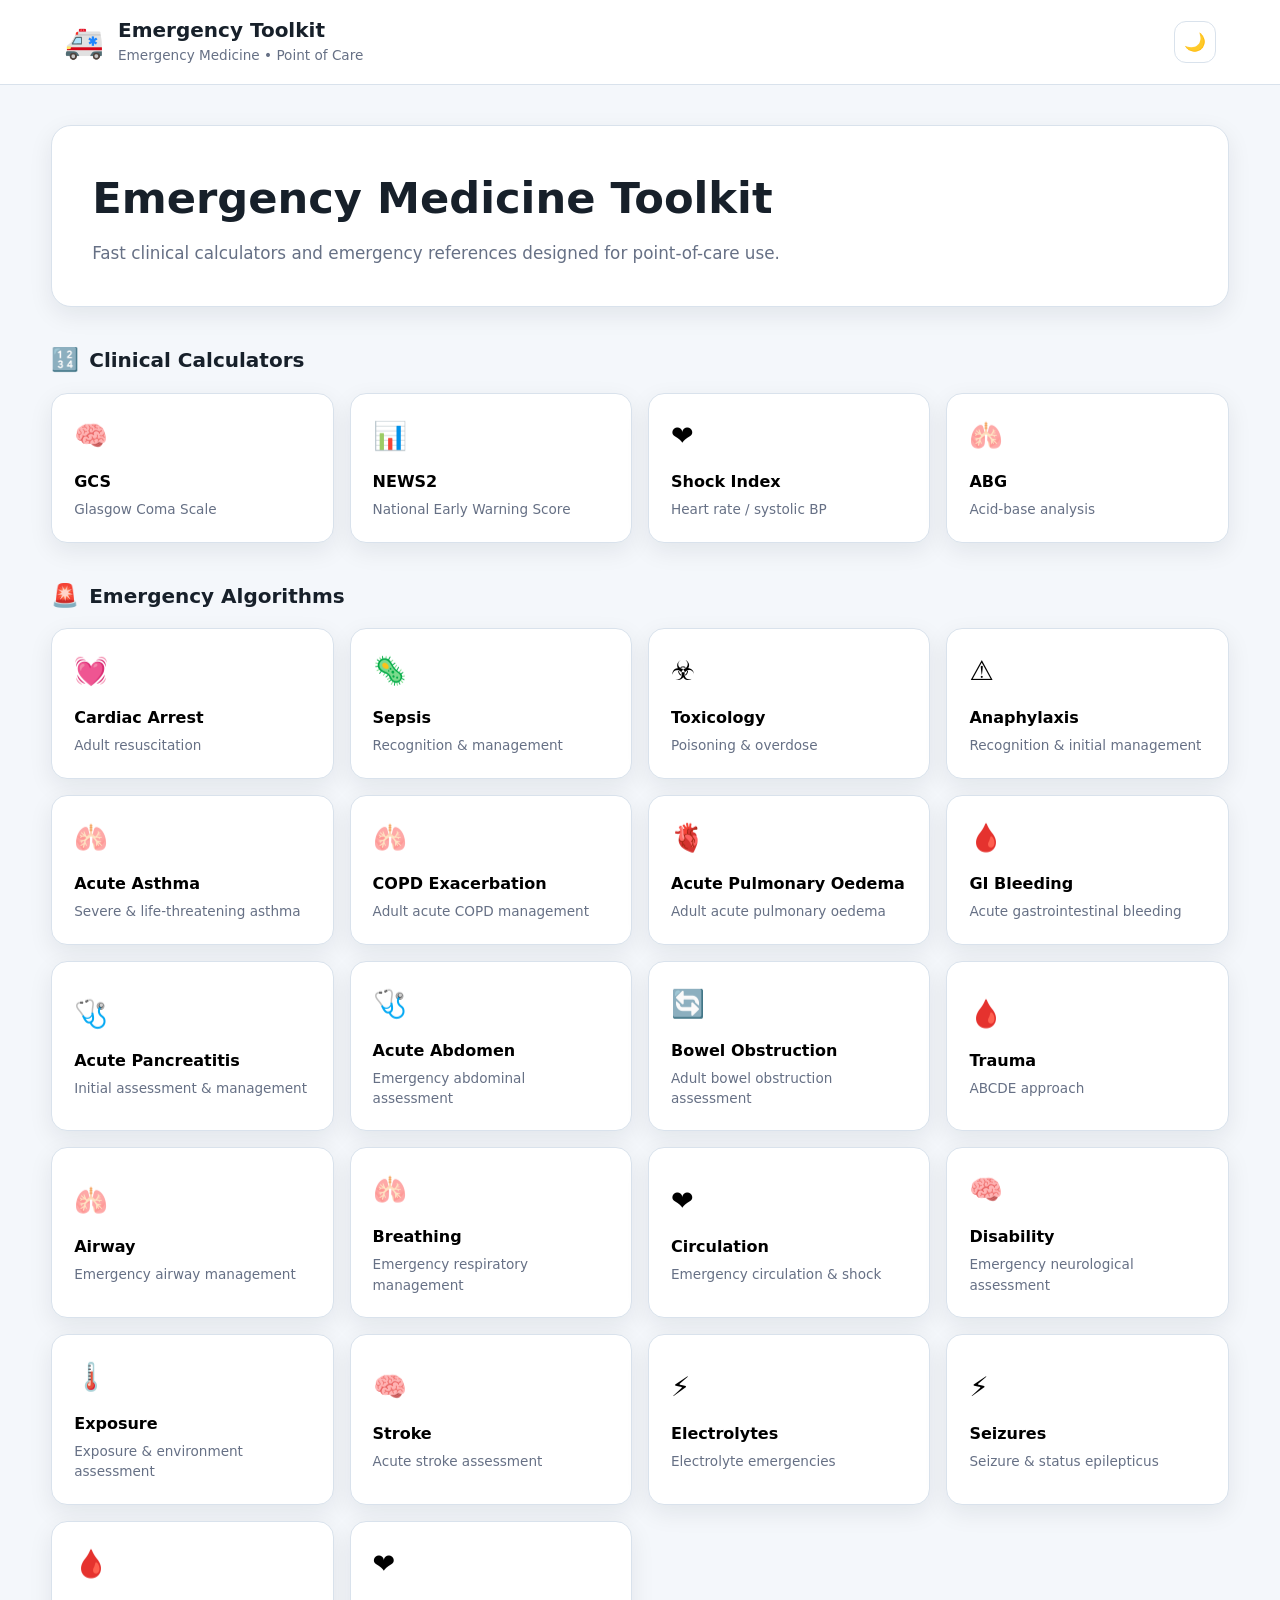
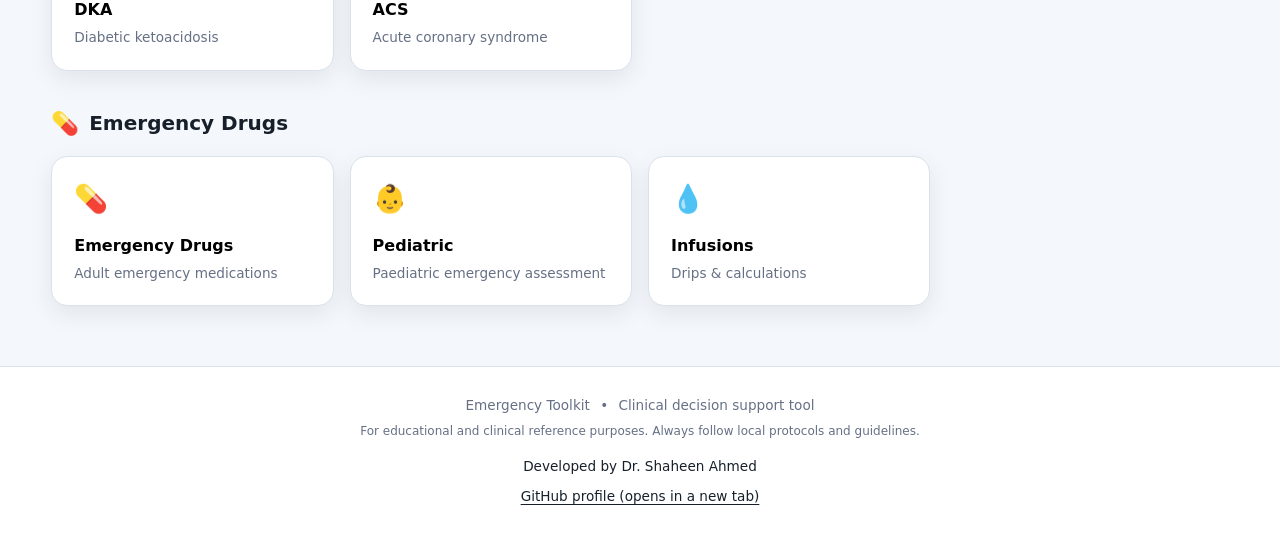
==== commit 77e35f8b: "Add developer attribution footer" ====
--- a/index.html
+++ b/index.html
@@ -20,7 +20,7 @@
             </div>
         </div>
 
-        <button id="themeToggle" class="theme-button" aria-label="Dark theme" aria-pressed="false">
+        <button id="themeToggle" class="theme-button">
             🌙
         </button>
     </header>
@@ -266,6 +266,11 @@
         <p class="disclaimer">
             For educational and clinical reference purposes.
             Always follow local protocols and guidelines.
+        </p>
+
+        <p class="developer-attribution">
+            Developed by Dr. Shaheen Ahmed<br>
+            <a href="https://github.com/ShaheenMedTech" target="_blank" rel="noopener noreferrer">GitHub profile (opens in a new tab)</a>
         </p>
     </footer>
 
--- a/css/style.css
+++ b/css/style.css
@@ -190,6 +190,21 @@
     font-size: 0.75rem;
 }
 
+.developer-attribution {
+    margin-top: 16px;
+    color: var(--text);
+    line-height: 1.6;
+    overflow-wrap: anywhere;
+}
+
+.developer-attribution a {
+    display: inline-block;
+    padding: 8px 0;
+    color: inherit;
+    text-decoration: underline;
+    text-underline-offset: 3px;
+}
+
 @media (max-width: 900px) {
     .card-grid {
         grid-template-columns: repeat(2, 1fr);
@@ -849,11 +864,6 @@
 
 .abg-result-row:last-child {
     border-bottom: none;
-}
-
-.abg-result-row > strong {
-    min-width: 0;
-    overflow-wrap: anywhere;
 }
 
 .abg-note {
@@ -5519,25 +5529,3 @@
 body.dark-mode #gcsOverlay :is(#closeGCS, #resetGCS):hover {
     background: var(--modal-hover) !important;
 }
-
-
-/* Shared accessibility controls: preserve clinical text and calculations. */
-:root {
-    --control-focus: #1d4ed8;
-}
-
-body.dark-mode {
-    --control-focus: #93c5fd;
-}
-
-:is(button, a[href], input, select, textarea, [tabindex]):focus-visible {
-    outline: 3px solid var(--control-focus);
-    outline-offset: 3px;
-}
-
-.theme-button,
-[role="dialog"] button[id^="close"] {
-    min-width: 44px;
-    min-height: 44px;
-    flex-shrink: 0;
-}
